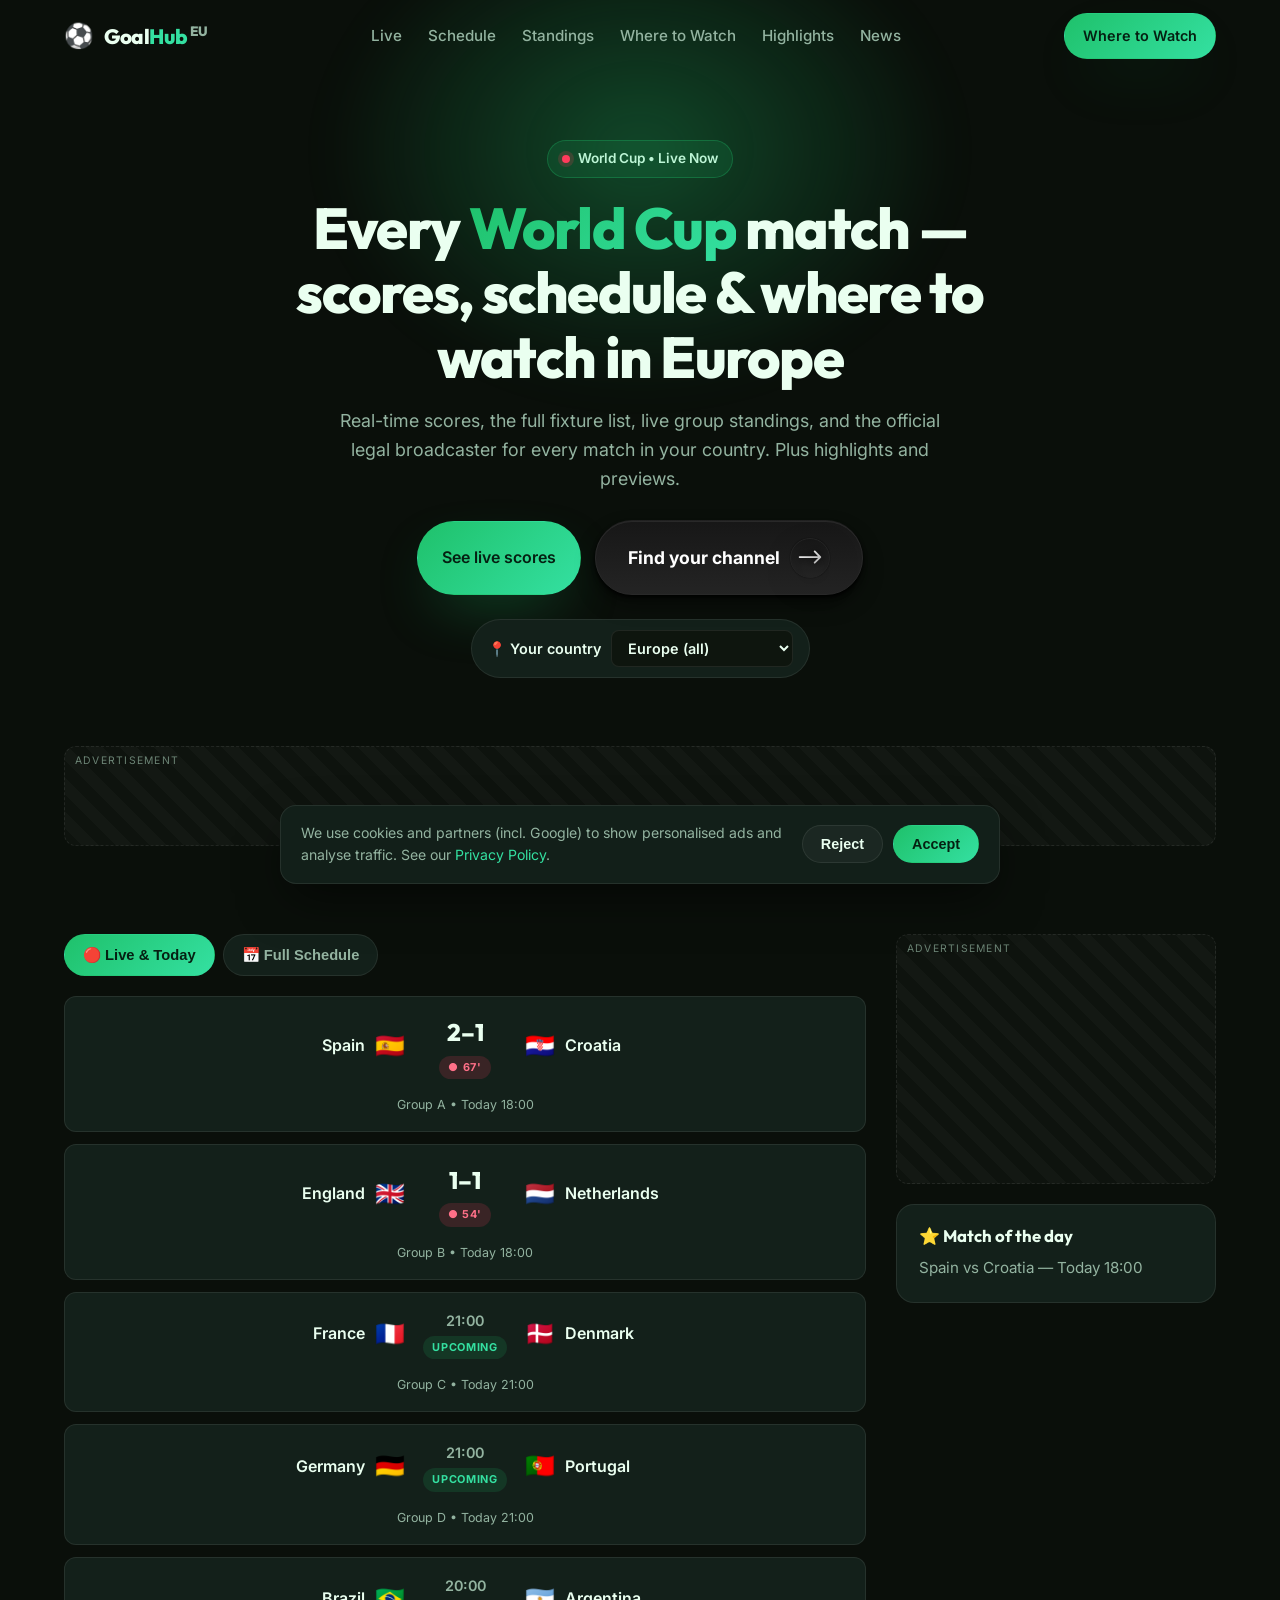
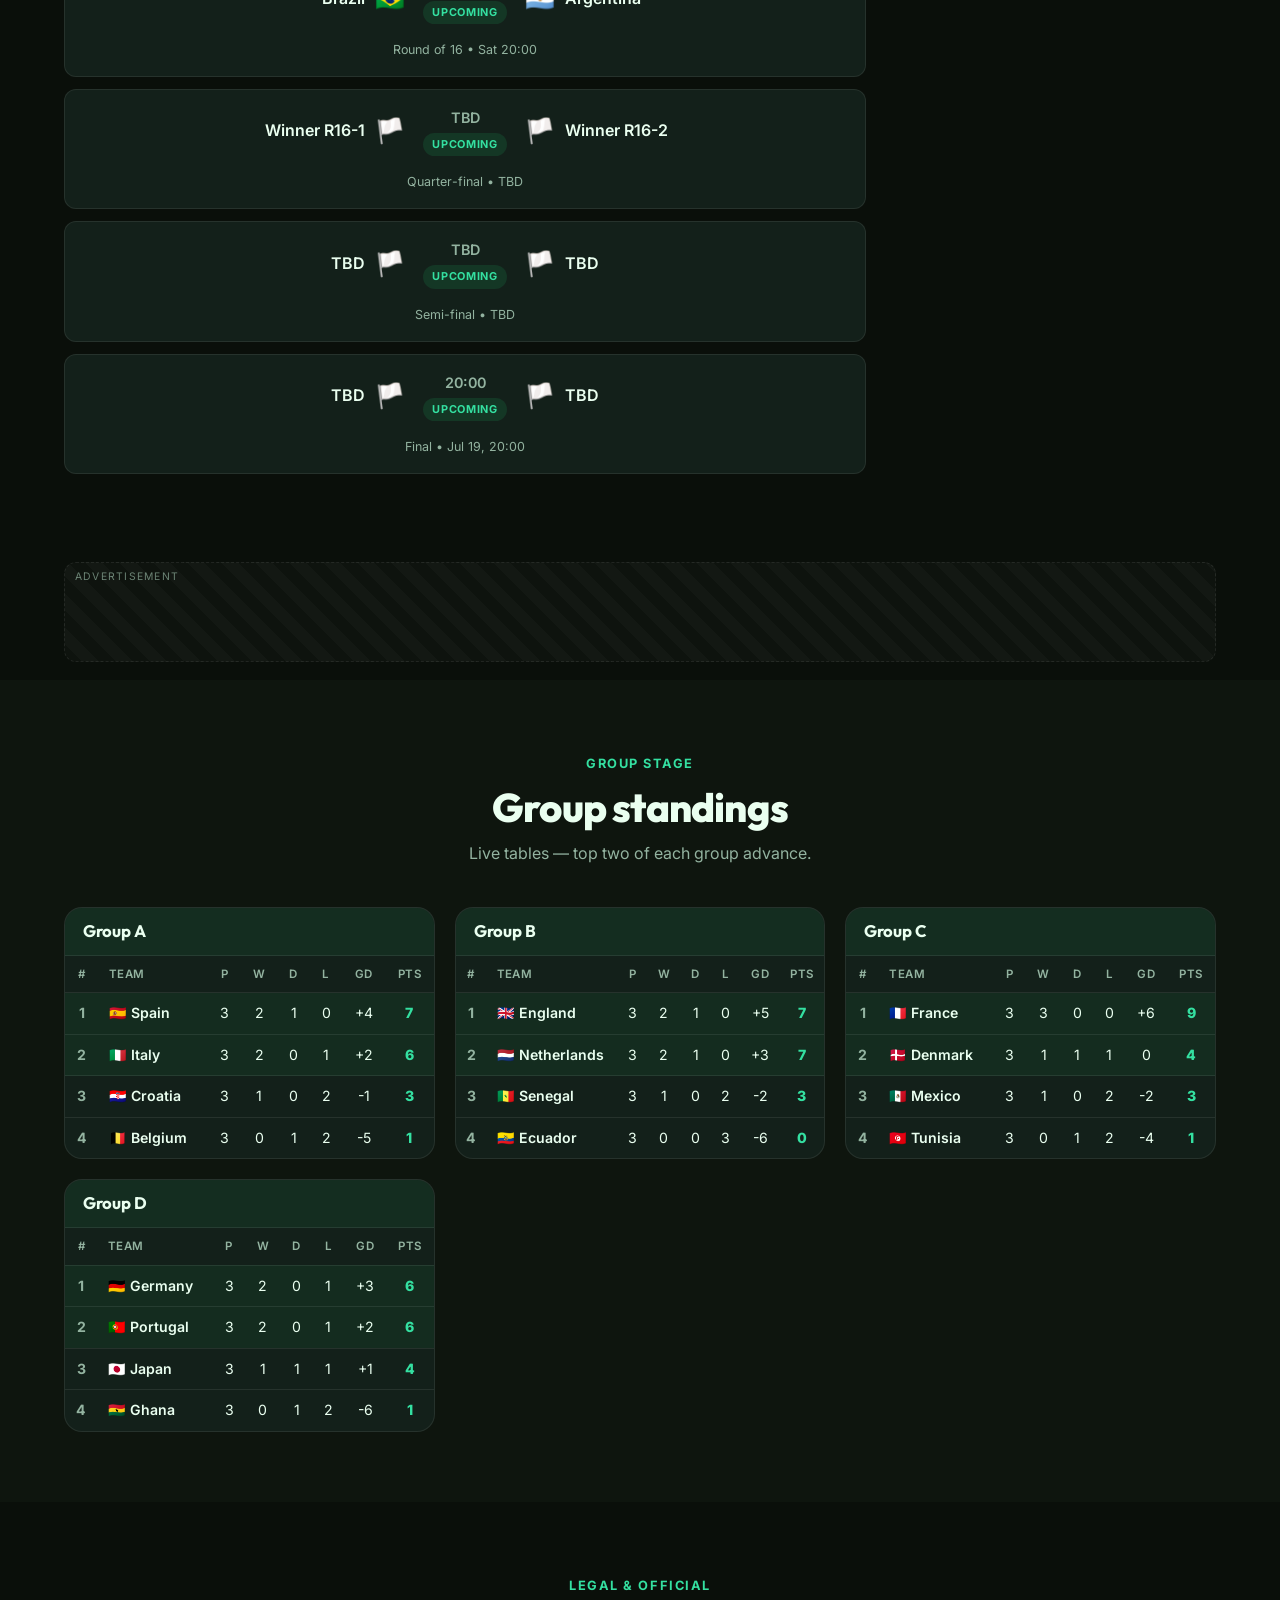
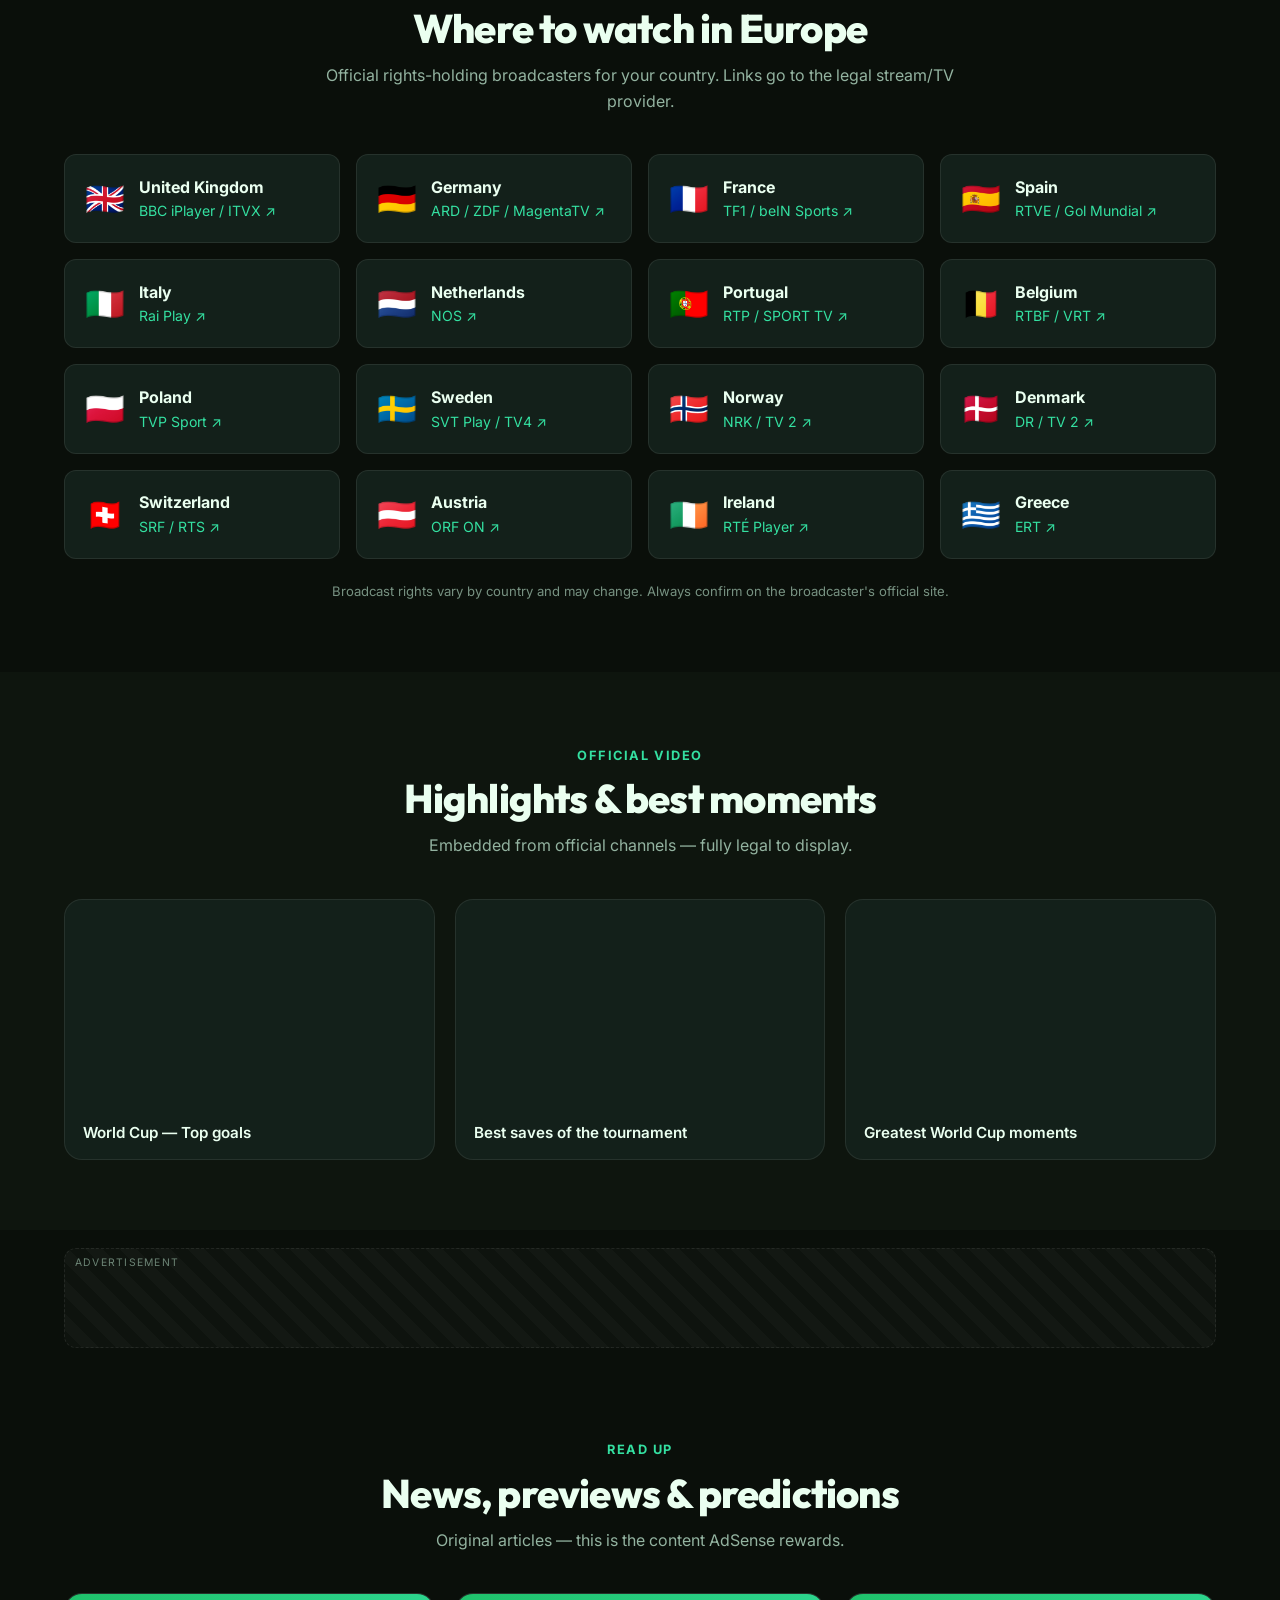
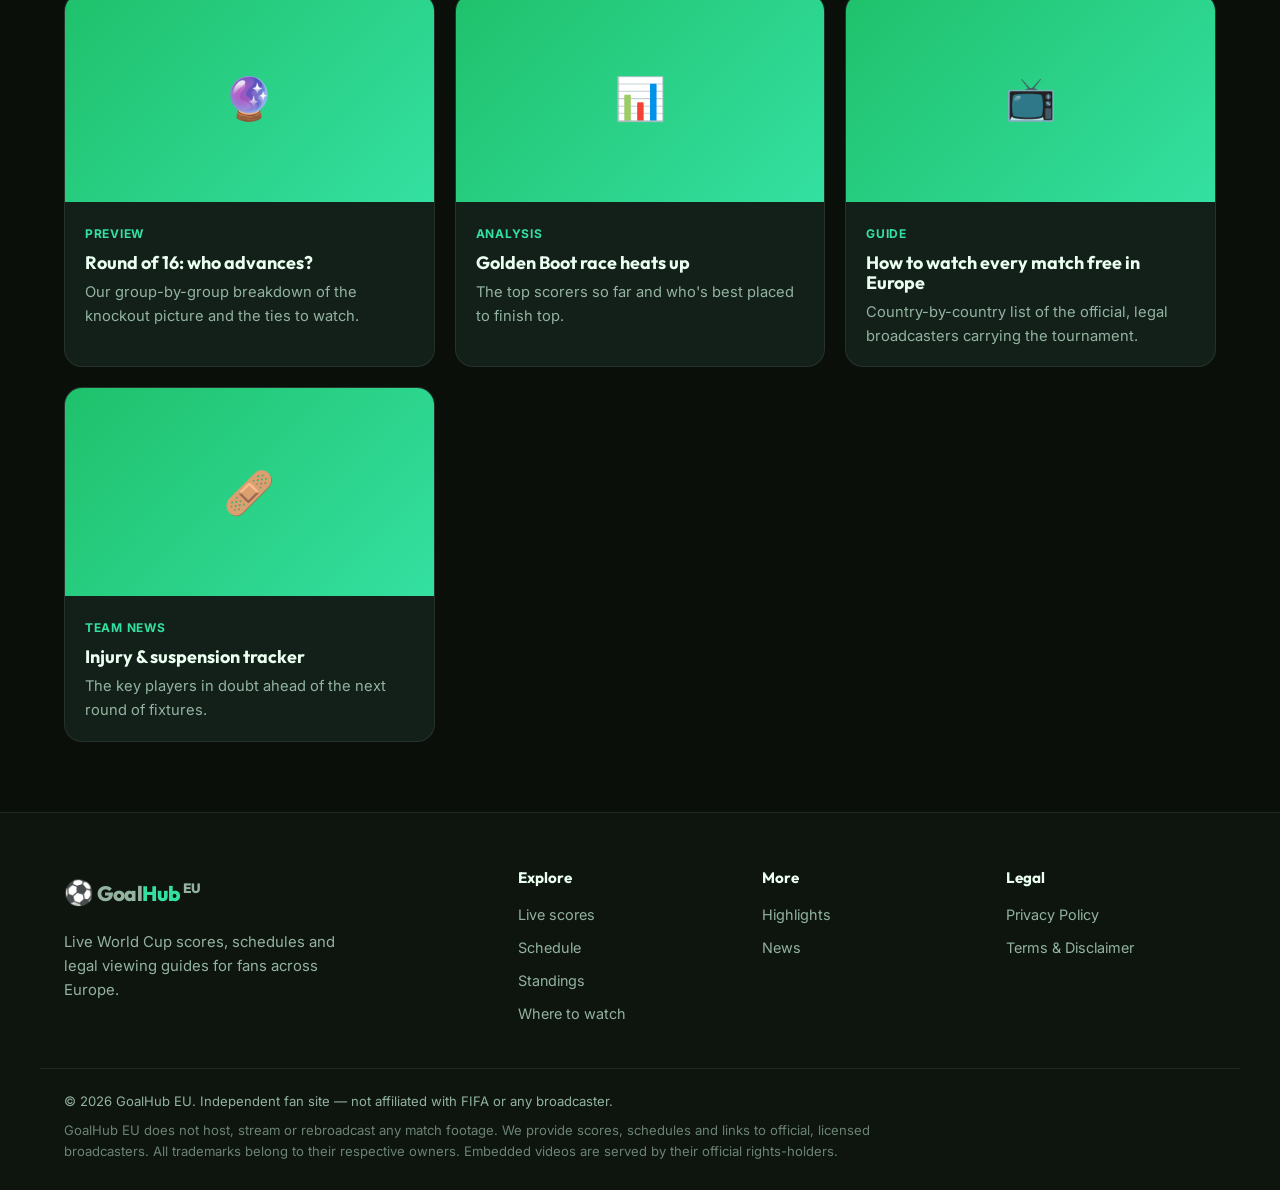
==== index.html @ de70f4d5 "feat: GoalHub EU — World Cup live scores hub Live scores, schedule, group standings, where-to-watch " ====
<!DOCTYPE html>
<html lang="en">
<head>
  <meta charset="UTF-8" />
  <meta name="viewport" content="width=device-width, initial-scale=1.0" />
  <meta name="description" content="GoalHub EU — live World Cup scores, full match schedule, group standings, and where to watch every match legally across Europe. Highlights, news and previews." />
  <title>GoalHub EU — World Cup Live Scores, Schedule & Where to Watch</title>

  <link rel="preconnect" href="https://fonts.googleapis.com" />
  <link rel="preconnect" href="https://fonts.gstatic.com" crossorigin />
  <link href="https://fonts.googleapis.com/css2?family=Outfit:wght@400;500;600;700;800;900&family=Inter:wght@400;500;600;700&display=swap" rel="stylesheet" />
  <link rel="stylesheet" href="styles.css" />
  <link rel="icon" href="data:image/svg+xml,<svg xmlns='http://www.w3.org/2000/svg' viewBox='0 0 100 100'><text y='.9em' font-size='90'>⚽</text></svg>" />

  <!-- ===== Google AdSense ===== -->
  <!-- 1) Get approved at https://adsense.google.com  2) Replace ca-pub-XXXXXXXXXXXXXXXX below and in script.js -->
  <script async src="https://pagead2.googlesyndication.com/pagead/js/adsbygoogle.js?client=ca-pub-XXXXXXXXXXXXXXXX" crossorigin="anonymous"></script>
</head>
<body>

  <!-- ===== Header ===== -->
  <header class="header" id="header">
    <div class="container header__inner">
      <a href="#top" class="brand" aria-label="GoalHub EU home">
        <span class="brand__mark" aria-hidden="true">⚽</span>
        <span class="brand__name">Goal<span>Hub</span><small>EU</small></span>
      </a>

      <nav class="nav" id="nav">
        <a href="#live">Live</a>
        <a href="#schedule">Schedule</a>
        <a href="#standings">Standings</a>
        <a href="#watch">Where to Watch</a>
        <a href="#highlights">Highlights</a>
        <a href="#news">News</a>
      </nav>

      <div class="header__actions">
        <a href="#watch" class="btn btn--primary btn--sm">Where to Watch</a>
        <button class="nav-toggle" id="navToggle" aria-label="Open menu" aria-expanded="false">
          <span></span><span></span><span></span>
        </button>
      </div>
    </div>
  </header>

  <main id="top">

    <!-- ===== Hero ===== -->
    <section class="hero">
      <div class="hero__glow" aria-hidden="true"></div>
      <div class="container hero__inner">
        <span class="pill"><span class="pill__dot"></span> World Cup • Live Now</span>
        <h1>Every <span class="grad">World Cup</span> match — scores, schedule &amp; where to watch in Europe</h1>
        <p class="hero__sub">Real-time scores, the full fixture list, live group standings, and the official legal broadcaster for every match in your country. Plus highlights and previews.</p>
        <div class="hero__cta">
          <a href="#live" class="btn btn--primary">See live scores</a>
          <a href="#watch" class="styled-button">
            Find your channel
            <span class="inner-button">
              <svg id="Arrow" viewBox="0 0 32 32" xmlns="http://www.w3.org/2000/svg" height="30px" width="30px" class="icon" aria-hidden="true">
                <defs>
                  <linearGradient y2="100%" x2="100%" y1="0%" x1="0%" id="iconGradient">
                    <stop style="stop-color:#FFFFFF;stop-opacity:1" offset="0%"></stop>
                    <stop style="stop-color:#AAAAAA;stop-opacity:1" offset="100%"></stop>
                  </linearGradient>
                </defs>
                <path fill="url(#iconGradient)" d="M4 15a1 1 0 0 0 1 1h19.586l-4.292 4.292a1 1 0 0 0 1.414 1.414l6-6a.99.99 0 0 0 .292-.702V15c0-.13-.026-.26-.078-.382a.99.99 0 0 0-.216-.324l-6-6a1 1 0 0 0-1.414 1.414L24.586 14H5a1 1 0 0 0-1 1z"></path>
              </svg>
            </span>
          </a>
        </div>

        <!-- Country selector -->
        <div class="country">
          <label for="countrySelect">📍 Your country</label>
          <select id="countrySelect"></select>
        </div>
      </div>
    </section>

    <!-- ===== AD: top leaderboard ===== -->
    <div class="container ad-wrap">
      <div class="ad-slot" data-ad="leaderboard">
        <span class="ad-slot__label">Advertisement</span>
        <ins class="adsbygoogle" style="display:block" data-ad-client="ca-pub-XXXXXXXXXXXXXXXX" data-ad-slot="1111111111" data-ad-format="auto" data-full-width-responsive="true"></ins>
      </div>
    </div>

    <!-- ===== Live + Schedule ===== -->
    <section class="section" id="live">
      <div class="container layout">
        <div class="layout__main">
          <div class="tabs" role="tablist">
            <button class="tab is-active" data-tab="livePanel" role="tab">🔴 Live &amp; Today</button>
            <button class="tab" data-tab="schedulePanel" role="tab" id="schedule">📅 Full Schedule</button>
          </div>

          <div class="panel is-active" id="livePanel" role="tabpanel">
            <div class="matches" id="liveMatches"><p class="loading">Loading matches…</p></div>
          </div>

          <div class="panel" id="schedulePanel" role="tabpanel">
            <div class="filter-bar">
              <button class="chip is-active" data-stage="all">All</button>
              <button class="chip" data-stage="Group">Group stage</button>
              <button class="chip" data-stage="Round of 16">Round of 16</button>
              <button class="chip" data-stage="Quarter-final">Quarter-finals</button>
              <button class="chip" data-stage="Semi-final">Semi-finals</button>
              <button class="chip" data-stage="Final">Final</button>
            </div>
            <div class="matches" id="scheduleMatches"></div>
          </div>
        </div>

        <!-- Sidebar with sticky ad -->
        <aside class="layout__side">
          <div class="ad-slot ad-slot--rect" data-ad="sidebar">
            <span class="ad-slot__label">Advertisement</span>
            <ins class="adsbygoogle" style="display:block" data-ad-client="ca-pub-XXXXXXXXXXXXXXXX" data-ad-slot="2222222222" data-ad-format="rectangle"></ins>
          </div>
          <div class="side-card">
            <h3>⭐ Match of the day</h3>
            <p id="motd">—</p>
          </div>
        </aside>
      </div>
    </section>

    <!-- ===== AD: in-content ===== -->
    <div class="container ad-wrap">
      <div class="ad-slot" data-ad="incontent">
        <span class="ad-slot__label">Advertisement</span>
        <ins class="adsbygoogle" style="display:block" data-ad-client="ca-pub-XXXXXXXXXXXXXXXX" data-ad-slot="3333333333" data-ad-format="auto" data-full-width-responsive="true"></ins>
      </div>
    </div>

    <!-- ===== Standings ===== -->
    <section class="section section--alt" id="standings">
      <div class="container">
        <div class="section__head">
          <span class="eyebrow">Group stage</span>
          <h2>Group standings</h2>
          <p>Live tables — top two of each group advance.</p>
        </div>
        <div class="groups" id="groups"></div>
      </div>
    </section>

    <!-- ===== Where to watch ===== -->
    <section class="section" id="watch">
      <div class="container">
        <div class="section__head">
          <span class="eyebrow">Legal &amp; official</span>
          <h2>Where to watch in <span id="watchCountry">Europe</span></h2>
          <p>Official rights-holding broadcasters for your country. Links go to the legal stream/TV provider.</p>
        </div>
        <div class="watch-grid" id="watchGrid"></div>
        <p class="fineprint">Broadcast rights vary by country and may change. Always confirm on the broadcaster's official site.</p>
      </div>
    </section>

    <!-- ===== Highlights (official embeds) ===== -->
    <section class="section section--alt" id="highlights">
      <div class="container">
        <div class="section__head">
          <span class="eyebrow">Official video</span>
          <h2>Highlights &amp; best moments</h2>
          <p>Embedded from official channels — fully legal to display.</p>
        </div>
        <div class="video-grid" id="videoGrid"></div>
      </div>
    </section>

    <!-- ===== AD: in-content 2 ===== -->
    <div class="container ad-wrap">
      <div class="ad-slot" data-ad="incontent2">
        <span class="ad-slot__label">Advertisement</span>
        <ins class="adsbygoogle" style="display:block" data-ad-client="ca-pub-XXXXXXXXXXXXXXXX" data-ad-slot="4444444444" data-ad-format="auto" data-full-width-responsive="true"></ins>
      </div>
    </div>

    <!-- ===== News / previews ===== -->
    <section class="section" id="news">
      <div class="container">
        <div class="section__head">
          <span class="eyebrow">Read up</span>
          <h2>News, previews &amp; predictions</h2>
          <p>Original articles — this is the content AdSense rewards.</p>
        </div>
        <div class="news-grid" id="newsGrid"></div>
      </div>
    </section>

  </main>

  <!-- ===== Footer ===== -->
  <footer class="footer">
    <div class="container footer__inner">
      <div class="footer__col footer__brand">
        <a href="#top" class="brand">
          <span class="brand__mark" aria-hidden="true">⚽</span>
          <span class="brand__name">Goal<span>Hub</span><small>EU</small></span>
        </a>
        <p>Live World Cup scores, schedules and legal viewing guides for fans across Europe.</p>
      </div>
      <div class="footer__col">
        <h4>Explore</h4>
        <a href="#live">Live scores</a>
        <a href="#schedule">Schedule</a>
        <a href="#standings">Standings</a>
        <a href="#watch">Where to watch</a>
      </div>
      <div class="footer__col">
        <h4>More</h4>
        <a href="#highlights">Highlights</a>
        <a href="#news">News</a>
      </div>
      <div class="footer__col">
        <h4>Legal</h4>
        <a href="privacy.html">Privacy Policy</a>
        <a href="terms.html">Terms &amp; Disclaimer</a>
      </div>
    </div>
    <div class="container footer__bottom">
      <p>© <span id="year"></span> GoalHub EU. Independent fan site — not affiliated with FIFA or any broadcaster.</p>
      <p class="footer__disclaimer">GoalHub EU does not host, stream or rebroadcast any match footage. We provide scores, schedules and links to official, licensed broadcasters. All trademarks belong to their respective owners. Embedded videos are served by their official rights-holders.</p>
    </div>
  </footer>

  <!-- ===== Cookie consent (required for ads in EU) ===== -->
  <div class="cookie" id="cookie" hidden>
    <p>We use cookies and partners (incl. Google) to show personalised ads and analyse traffic. See our <a href="privacy.html">Privacy Policy</a>.</p>
    <div class="cookie__btns">
      <button class="btn btn--ghost btn--sm" id="cookieReject">Reject</button>
      <button class="btn btn--primary btn--sm" id="cookieAccept">Accept</button>
    </div>
  </div>

  <script src="script.js"></script>
</body>
</html>
---- styles.css ----
/* ===== Design tokens ===== */
:root {
  --bg: #0a0f0a;
  --bg-2: #0e150e;
  --surface: #13201a;
  --surface-2: #1a2c22;
  --border: rgba(255, 255, 255, 0.08);
  --text: #eafff0;
  --muted: #93b3a0;
  --brand: #1fc16b;
  --brand-2: #34e0a1;
  --accent: #ffd23f;
  --live: #ff3b5c;
  --grad: linear-gradient(135deg, #1fc16b 0%, #34e0a1 100%);
  --radius: 18px;
  --radius-sm: 12px;
  --maxw: 1200px;
  --shadow: 0 24px 60px -20px rgba(31, 193, 107, 0.4);
}

* { box-sizing: border-box; margin: 0; padding: 0; }
html { scroll-behavior: smooth; scroll-padding-top: 88px; }
body {
  font-family: "Inter", system-ui, sans-serif;
  background: var(--bg); color: var(--text); line-height: 1.6;
  -webkit-font-smoothing: antialiased; overflow-x: hidden;
}
h1, h2, h3, h4, .brand__name { font-family: "Outfit", sans-serif; line-height: 1.12; }
a { color: inherit; text-decoration: none; }
img { max-width: 100%; display: block; }

.container { width: 100%; max-width: var(--maxw); margin: 0 auto; padding: 0 24px; }
.grad { background: var(--grad); -webkit-background-clip: text; background-clip: text; -webkit-text-fill-color: transparent; }

/* ===== Buttons ===== */
.btn {
  display: inline-flex; align-items: center; justify-content: center; gap: 8px;
  font-weight: 600; font-size: 1rem; padding: 13px 24px; border-radius: 999px;
  border: 1px solid transparent; cursor: pointer;
  transition: transform .2s, box-shadow .2s, background .2s, border-color .2s; white-space: nowrap;
}
.btn--primary { background: var(--grad); color: #052012; box-shadow: var(--shadow); }
.btn--primary:hover { transform: translateY(-2px); }
.btn--ghost { background: rgba(255,255,255,.04); color: var(--text); border-color: var(--border); }
.btn--ghost:hover { background: rgba(255,255,255,.09); }
.btn--sm { padding: 10px 18px; font-size: .9rem; }

/* ===== Styled "Find your channel" button (Uiverse by elijahgummer) ===== */
.styled-button {
  position: relative;
  padding: 1rem 2rem;
  font-size: 1.1rem;
  font-weight: bold;
  color: #ffffff;
  background: linear-gradient(to bottom, #171717, #242424);
  border-radius: 9999px;
  cursor: pointer;
  box-shadow: 0 2px 4px rgba(0, 0, 0, 1), 0 10px 20px rgba(0, 0, 0, 0.4);
  transition: all 0.2s ease;
  display: inline-flex;
  align-items: center;
  justify-content: center;
  border: 1px solid #292929;
  text-decoration: none;
}
.styled-button::before {
  content: "";
  position: absolute;
  top: -2px; right: -1px; bottom: -1px; left: -1px;
  background: linear-gradient(to bottom, #292929, #000000);
  z-index: -1;
  border-radius: 9999px;
  transition: all 0.2s ease;
  opacity: 1;
}
.styled-button:active { transform: translateY(2px); box-shadow: 0 1px 2px rgba(0, 0, 0, 1), 0 5px 10px rgba(0, 0, 0, 0.4); }
.styled-button .inner-button {
  position: relative;
  display: flex;
  align-items: center;
  justify-content: center;
  background: linear-gradient(to bottom, #171717, #242424);
  width: 40px; height: 40px;
  margin-left: 10px;
  border-radius: 50%;
  box-shadow: 0 0 1px rgba(0, 0, 0, 1);
  border: 1px solid #252525;
  transition: all 0.2s ease;
}
.styled-button .inner-button::before {
  content: "";
  position: absolute;
  top: -2px; right: -1px; bottom: -1px; left: -1px;
  background: linear-gradient(to bottom, #292929, #000000);
  z-index: -1;
  border-radius: 9999px;
  transition: all 0.2s ease;
  opacity: 1;
}
.styled-button .inner-button .icon {
  filter: drop-shadow(0 10px 20px rgba(26, 25, 25, 0.9)) drop-shadow(0 0 4px rgba(0, 0, 0, 1));
  transition: all 0.4s ease-in-out;
}
.styled-button .inner-button .icon:hover {
  filter: drop-shadow(0 10px 20px rgba(50, 50, 50, 1)) drop-shadow(0 0 20px rgba(2, 2, 2, 1));
  transform: rotate(-35deg);
}

/* ===== Header ===== */
.header { position: fixed; inset: 0 0 auto 0; z-index: 100; transition: background .3s, border-color .3s; border-bottom: 1px solid transparent; }
.header.is-scrolled { background: rgba(10,15,10,.85); backdrop-filter: blur(14px); border-bottom-color: var(--border); }
.header__inner { display: flex; align-items: center; justify-content: space-between; height: 72px; }
.brand { display: inline-flex; align-items: center; gap: 10px; font-weight: 800; }
.brand__mark { font-size: 1.5rem; }
.brand__name { font-size: 1.3rem; letter-spacing: -.02em; }
.brand__name span { color: var(--brand-2); }
.brand__name small { font-size: .65em; color: var(--muted); margin-left: 3px; vertical-align: super; }
.nav { display: flex; gap: 26px; }
.nav a { color: var(--muted); font-weight: 500; font-size: .95rem; transition: color .2s; }
.nav a:hover { color: var(--text); }
.header__actions { display: flex; align-items: center; gap: 14px; }
.nav-toggle { display: none; flex-direction: column; gap: 5px; background: none; border: 0; cursor: pointer; padding: 6px; }
.nav-toggle span { width: 24px; height: 2px; background: var(--text); border-radius: 2px; transition: .3s; }
.nav-toggle[aria-expanded="true"] span:nth-child(1) { transform: translateY(7px) rotate(45deg); }
.nav-toggle[aria-expanded="true"] span:nth-child(2) { opacity: 0; }
.nav-toggle[aria-expanded="true"] span:nth-child(3) { transform: translateY(-7px) rotate(-45deg); }

/* ===== Hero ===== */
.hero { position: relative; padding: 140px 0 50px; overflow: hidden; text-align: center; }
.hero__glow { position: absolute; top: -200px; left: 50%; transform: translateX(-50%); width: 900px; height: 700px; pointer-events: none; background: radial-gradient(closest-side, rgba(31,193,107,.32), transparent 70%); filter: blur(20px); }
.hero__inner { position: relative; max-width: 820px; margin: 0 auto; display: grid; justify-items: center; }
.hero h1 { font-size: clamp(2.2rem, 5vw, 3.6rem); font-weight: 800; letter-spacing: -.03em; margin: 18px 0; }
.hero__sub { color: var(--muted); font-size: 1.12rem; max-width: 620px; }
.hero__cta { display: flex; flex-wrap: wrap; gap: 14px; margin: 28px 0 24px; justify-content: center; }
.pill { display: inline-flex; align-items: center; gap: 8px; font-size: .85rem; font-weight: 600; padding: 7px 14px; border-radius: 999px; background: rgba(31,193,107,.12); border: 1px solid rgba(31,193,107,.3); color: #bdf5d6; }
.pill__dot { width: 8px; height: 8px; border-radius: 50%; background: var(--live); box-shadow: 0 0 0 4px rgba(255,59,92,.18); animation: pulse 1.6s infinite; }
@keyframes pulse { 0%,100% { opacity: 1; } 50% { opacity: .4; } }

.country { display: flex; align-items: center; gap: 10px; background: var(--surface); border: 1px solid var(--border); padding: 10px 16px; border-radius: 999px; font-weight: 600; font-size: .9rem; }
.country select { background: var(--bg-2); color: var(--text); border: 1px solid var(--border); border-radius: 8px; padding: 8px 12px; font: inherit; font-weight: 600; cursor: pointer; }

/* ===== Ad slots ===== */
.ad-wrap { padding: 18px 24px; }
.ad-slot { position: relative; min-height: 100px; display: grid; place-items: center; background: repeating-linear-gradient(45deg, rgba(255,255,255,.02), rgba(255,255,255,.02) 12px, rgba(255,255,255,.04) 12px, rgba(255,255,255,.04) 24px); border: 1px dashed var(--border); border-radius: var(--radius-sm); overflow: hidden; }
.ad-slot--rect { min-height: 250px; }
.ad-slot__label { position: absolute; top: 6px; left: 10px; font-size: .65rem; letter-spacing: .12em; text-transform: uppercase; color: var(--muted); opacity: .7; }
.ad-slot .adsbygoogle { width: 100%; }

/* ===== Sections ===== */
.section { padding: 70px 0; }
.section--alt { background: var(--bg-2); }
.section__head { text-align: center; max-width: 640px; margin: 0 auto 40px; }
.section__head h2 { font-size: clamp(1.7rem, 3.5vw, 2.5rem); font-weight: 800; letter-spacing: -.02em; margin-bottom: 12px; }
.section__head p { color: var(--muted); }
.eyebrow { display: inline-block; color: var(--brand-2); font-weight: 700; font-size: .8rem; letter-spacing: .12em; text-transform: uppercase; margin-bottom: 10px; }

/* ===== Layout (main + sidebar) ===== */
.layout { display: grid; grid-template-columns: 1fr 320px; gap: 30px; align-items: start; }
.layout__side { display: grid; gap: 20px; position: sticky; top: 90px; }

/* Tabs */
.tabs { display: flex; gap: 8px; margin-bottom: 20px; }
.tab { border: 1px solid var(--border); background: var(--surface); color: var(--muted); font-weight: 600; padding: 11px 18px; border-radius: 999px; cursor: pointer; transition: .2s; font-size: .92rem; }
.tab.is-active { background: var(--grad); color: #052012; border-color: transparent; }
.panel { display: none; }
.panel.is-active { display: block; }

/* Filter chips */
.filter-bar { display: flex; flex-wrap: wrap; gap: 8px; margin-bottom: 18px; }
.chip { border: 1px solid var(--border); background: transparent; color: var(--muted); padding: 7px 14px; border-radius: 999px; cursor: pointer; font-size: .85rem; font-weight: 600; transition: .2s; }
.chip.is-active, .chip:hover { background: var(--surface-2); color: var(--text); border-color: rgba(31,193,107,.4); }

/* Matches */
.matches { display: grid; gap: 12px; }
.match { display: grid; grid-template-columns: 1fr auto 1fr; align-items: center; gap: 14px; background: var(--surface); border: 1px solid var(--border); border-radius: var(--radius-sm); padding: 16px 20px; transition: border-color .2s, transform .2s; }
.match:hover { border-color: rgba(31,193,107,.4); transform: translateY(-2px); }
.match__team { display: flex; align-items: center; gap: 10px; font-weight: 600; }
.match__team--home { justify-content: flex-end; text-align: right; }
.match__flag { font-size: 1.5rem; line-height: 1; }
.match__center { text-align: center; min-width: 92px; }
.match__score { font-family: "Outfit", sans-serif; font-weight: 800; font-size: 1.5rem; }
.match__time { color: var(--muted); font-size: .9rem; font-weight: 600; }
.match__status { display: inline-block; font-size: .68rem; font-weight: 700; letter-spacing: .06em; text-transform: uppercase; padding: 3px 9px; border-radius: 999px; margin-top: 4px; }
.match__status--live { background: rgba(255,59,92,.16); color: #ff7088; }
.match__status--ft { background: rgba(255,255,255,.08); color: var(--muted); }
.match__status--up { background: rgba(31,193,107,.14); color: var(--brand-2); }
.match__meta { grid-column: 1 / -1; text-align: center; color: var(--muted); font-size: .78rem; margin-top: 2px; }
.loading { color: var(--muted); text-align: center; padding: 30px; }

.side-card { background: var(--surface); border: 1px solid var(--border); border-radius: var(--radius); padding: 22px; }
.side-card h3 { margin-bottom: 10px; font-size: 1.05rem; }
.side-card p { color: var(--muted); font-size: .95rem; }

/* Standings */
.groups { display: grid; grid-template-columns: repeat(auto-fill, minmax(330px, 1fr)); gap: 20px; }
.group { background: var(--surface); border: 1px solid var(--border); border-radius: var(--radius); overflow: hidden; }
.group h3 { padding: 14px 18px; font-size: 1.05rem; background: rgba(31,193,107,.08); border-bottom: 1px solid var(--border); }
.table { width: 100%; border-collapse: collapse; font-size: .88rem; }
.table th, .table td { padding: 9px 10px; text-align: center; }
.table th { color: var(--muted); font-weight: 600; font-size: .72rem; text-transform: uppercase; letter-spacing: .04em; }
.table td:nth-child(2), .table th:nth-child(2) { text-align: left; }
.table tbody tr { border-top: 1px solid var(--border); }
.table tbody tr.qualify { background: rgba(31,193,107,.07); }
.table .pos { color: var(--muted); font-weight: 700; }
.table .team { font-weight: 600; }
.table .pts { font-weight: 800; color: var(--brand-2); }

/* Where to watch */
.watch-grid { display: grid; grid-template-columns: repeat(auto-fill, minmax(260px, 1fr)); gap: 16px; }
.watch { display: flex; align-items: center; gap: 14px; background: var(--surface); border: 1px solid var(--border); border-radius: var(--radius-sm); padding: 18px 20px; transition: border-color .2s, transform .2s; }
.watch:hover { border-color: rgba(31,193,107,.45); transform: translateY(-3px); }
.watch__flag { font-size: 2rem; }
.watch__name { font-weight: 700; }
.watch__broadcaster { color: var(--muted); font-size: .88rem; }
.watch__broadcaster a { color: var(--brand-2); }
.fineprint { text-align: center; color: var(--muted); font-size: .82rem; margin-top: 22px; opacity: .8; }

/* Videos */
.video-grid { display: grid; grid-template-columns: repeat(auto-fill, minmax(320px, 1fr)); gap: 20px; }
.video { background: var(--surface); border: 1px solid var(--border); border-radius: var(--radius); overflow: hidden; }
.video__frame { aspect-ratio: 16/9; width: 100%; border: 0; display: block; }
.video__cap { padding: 14px 18px; font-weight: 600; font-size: .95rem; }

/* News */
.news-grid { display: grid; grid-template-columns: repeat(auto-fill, minmax(300px, 1fr)); gap: 20px; }
.article { background: var(--surface); border: 1px solid var(--border); border-radius: var(--radius); overflow: hidden; transition: transform .2s, border-color .2s; }
.article:hover { transform: translateY(-4px); border-color: rgba(31,193,107,.4); }
.article__img { aspect-ratio: 16/9; background: var(--grad); display: grid; place-items: center; font-size: 2.6rem; }
.article__body { padding: 18px 20px; }
.article__tag { color: var(--brand-2); font-size: .75rem; font-weight: 700; letter-spacing: .06em; text-transform: uppercase; }
.article__body h3 { font-size: 1.12rem; margin: 8px 0; }
.article__body p { color: var(--muted); font-size: .92rem; }

/* Footer */
.footer { border-top: 1px solid var(--border); background: var(--bg-2); padding: 56px 0 28px; }
.footer__inner { display: grid; grid-template-columns: 2fr 1fr 1fr 1fr; gap: 34px; }
.footer__brand p { color: var(--muted); margin-top: 14px; max-width: 280px; font-size: .93rem; }
.footer__col h4 { font-size: .95rem; margin-bottom: 12px; }
.footer__col a { display: block; color: var(--muted); font-size: .9rem; padding: 5px 0; transition: color .2s; }
.footer__col a:hover { color: var(--text); }
.footer__bottom { margin-top: 38px; padding-top: 22px; border-top: 1px solid var(--border); display: grid; gap: 8px; }
.footer__bottom p { color: var(--muted); font-size: .82rem; }
.footer__disclaimer { opacity: .7; max-width: 820px; }

/* Cookie consent */
.cookie { position: fixed; left: 16px; right: 16px; bottom: 16px; z-index: 200; max-width: 720px; margin: 0 auto; display: flex; flex-wrap: wrap; align-items: center; gap: 14px; justify-content: space-between; background: rgba(19,32,26,.97); backdrop-filter: blur(12px); border: 1px solid var(--border); border-radius: 16px; padding: 16px 20px; box-shadow: 0 20px 50px -10px rgba(0,0,0,.6); }
.cookie p { font-size: .88rem; color: var(--muted); flex: 1 1 300px; }
.cookie a { color: var(--brand-2); }
.cookie__btns { display: flex; gap: 10px; }

/* Legal pages */
.legal { max-width: 820px; margin: 0 auto; padding: 120px 24px 80px; }
.legal h1 { font-size: 2.2rem; margin-bottom: 8px; }
.legal .updated { color: var(--muted); margin-bottom: 30px; }
.legal h2 { font-size: 1.3rem; margin: 28px 0 10px; }
.legal p, .legal li { color: var(--muted); margin-bottom: 10px; }
.legal ul { padding-left: 22px; }
.legal a { color: var(--brand-2); }
.back-link { display: inline-block; margin-bottom: 20px; color: var(--brand-2); font-weight: 600; }

/* Responsive */
@media (max-width: 980px) {
  .layout { grid-template-columns: 1fr; }
  .layout__side { position: static; grid-template-columns: 1fr 1fr; }
}
@media (max-width: 760px) {
  .nav { position: fixed; inset: 72px 0 auto 0; flex-direction: column; gap: 0; background: rgba(12,18,12,.98); backdrop-filter: blur(12px); border-bottom: 1px solid var(--border); padding: 10px 24px 20px; transform: translateY(-130%); transition: transform .3s; pointer-events: none; }
  .nav.is-open { transform: none; pointer-events: auto; }
  .nav a { padding: 14px 0; border-bottom: 1px solid var(--border); }
  .nav-toggle { display: flex; }
  .footer__inner { grid-template-columns: 1fr 1fr; }
  .layout__side { grid-template-columns: 1fr; }
  .section { padding: 50px 0; }
}
@media (max-width: 460px) {
  .footer__inner { grid-template-columns: 1fr; }
  .match { padding: 14px; gap: 8px; }
  .match__team { font-size: .9rem; }
}
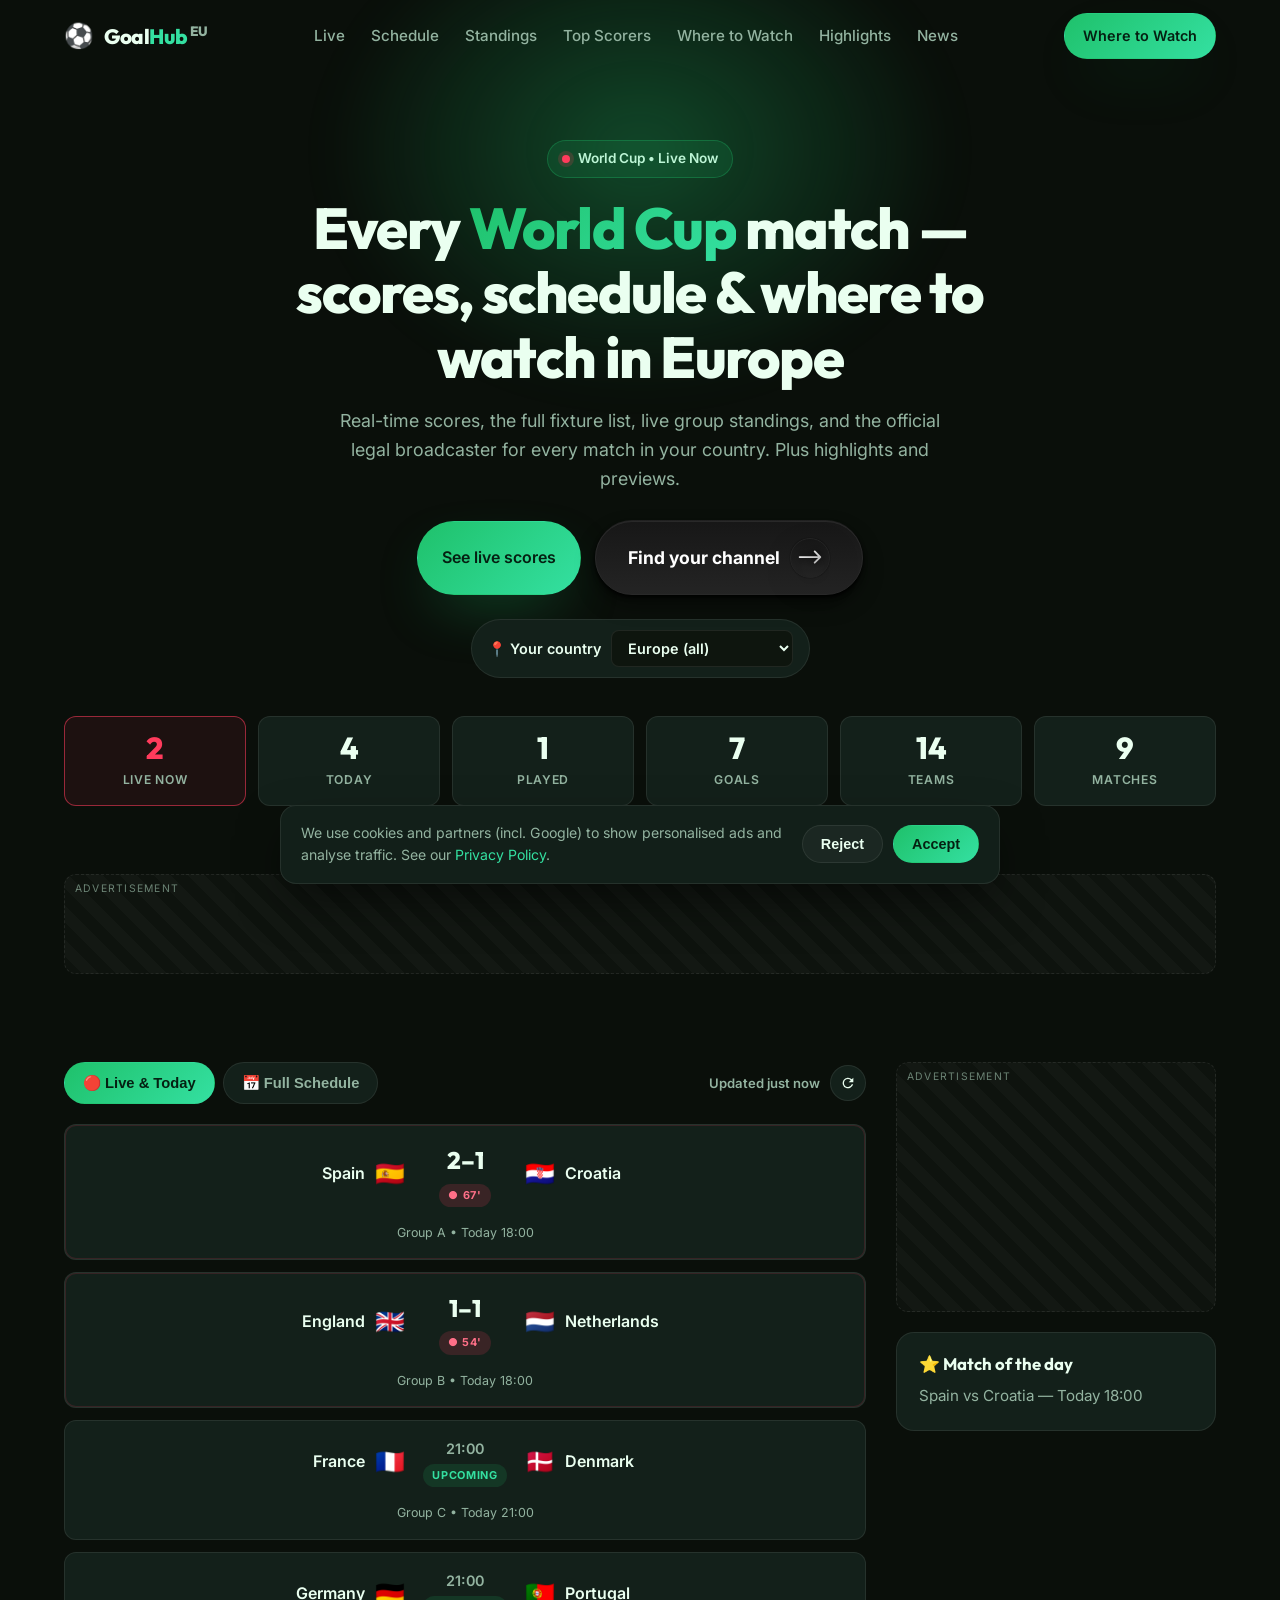
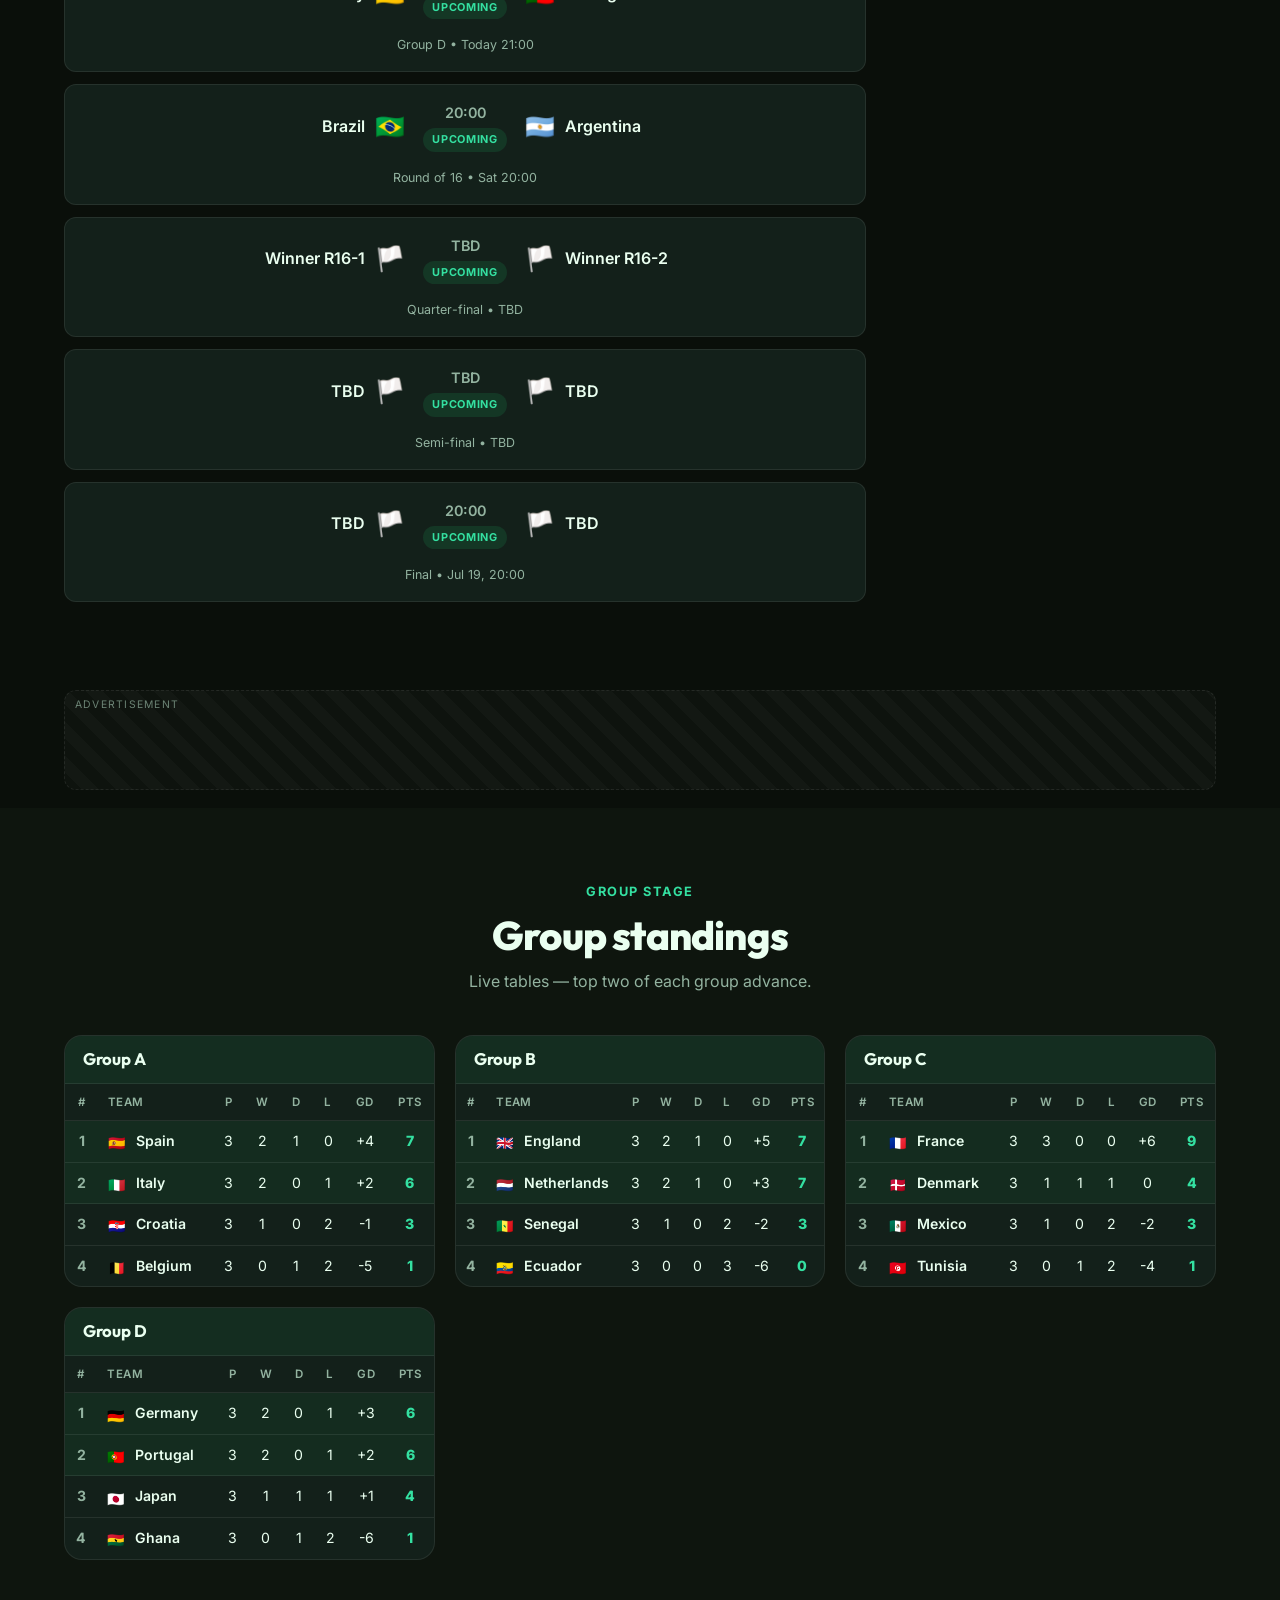
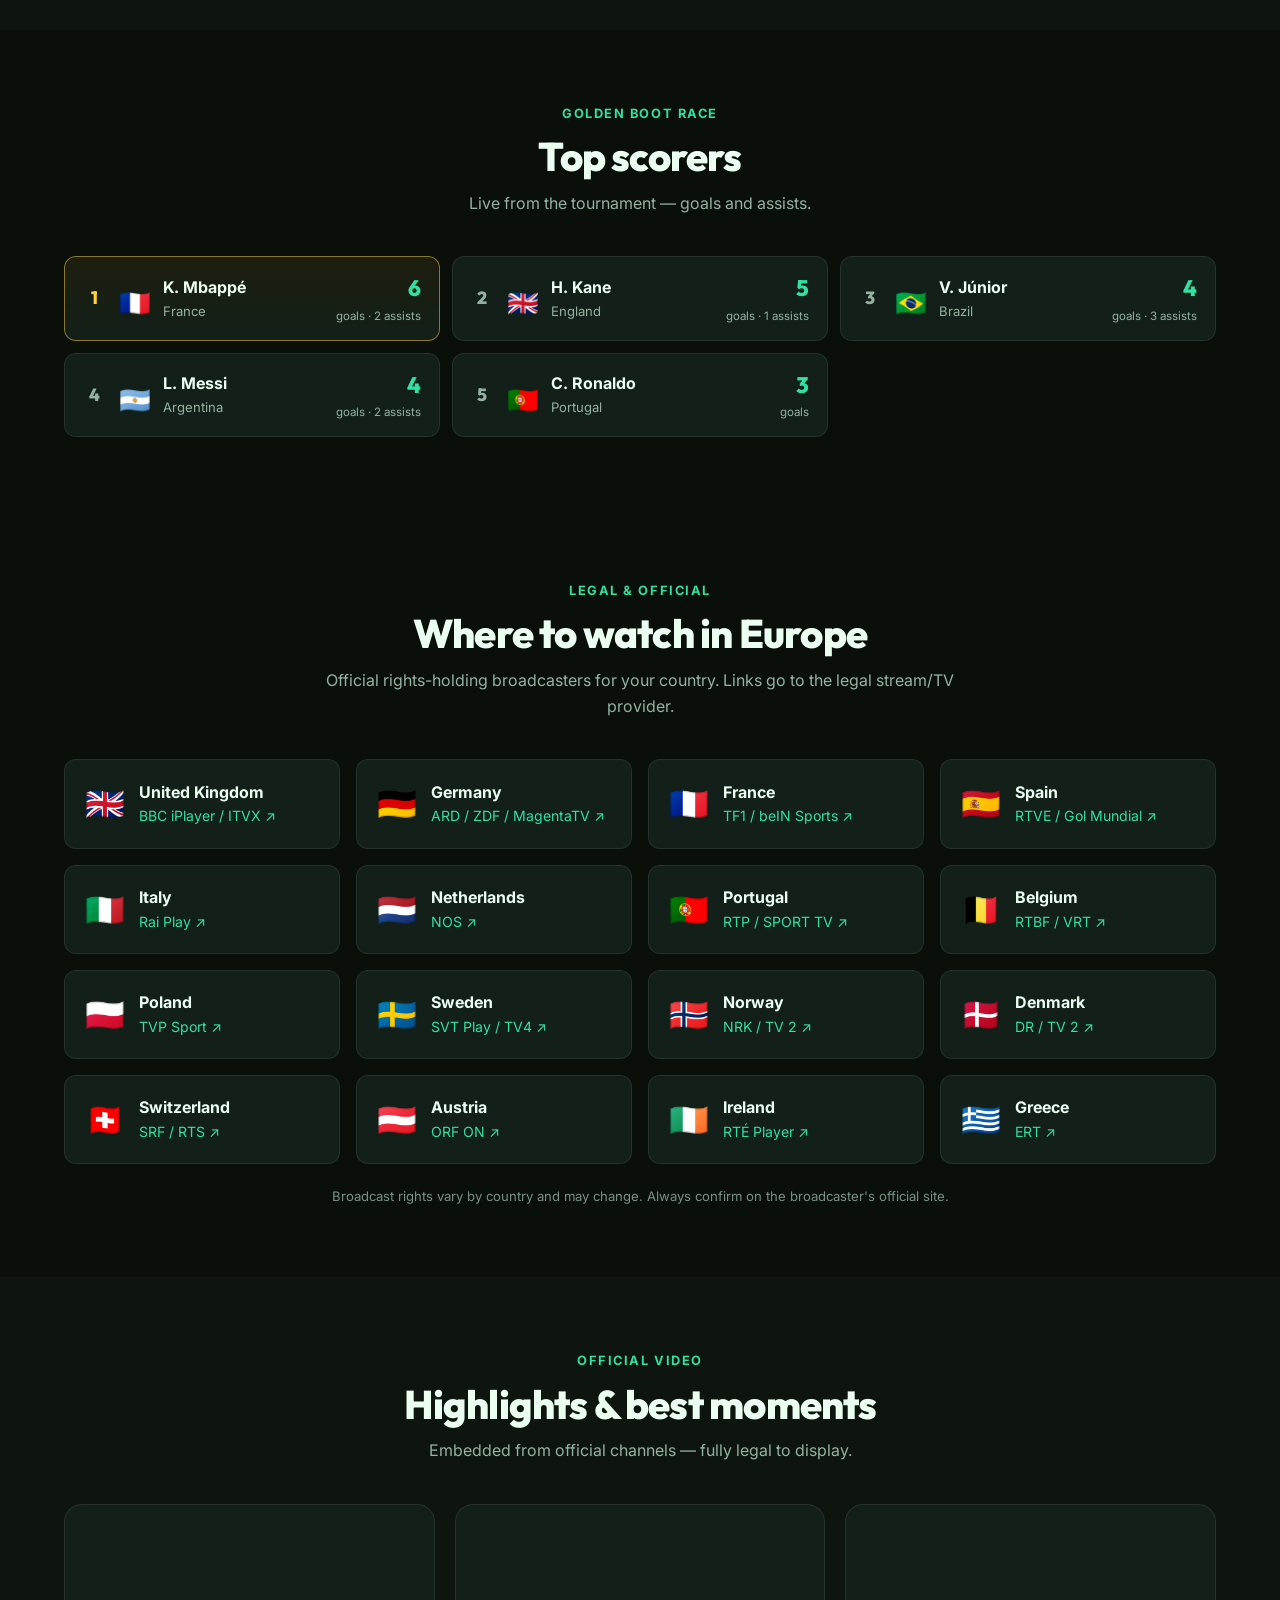
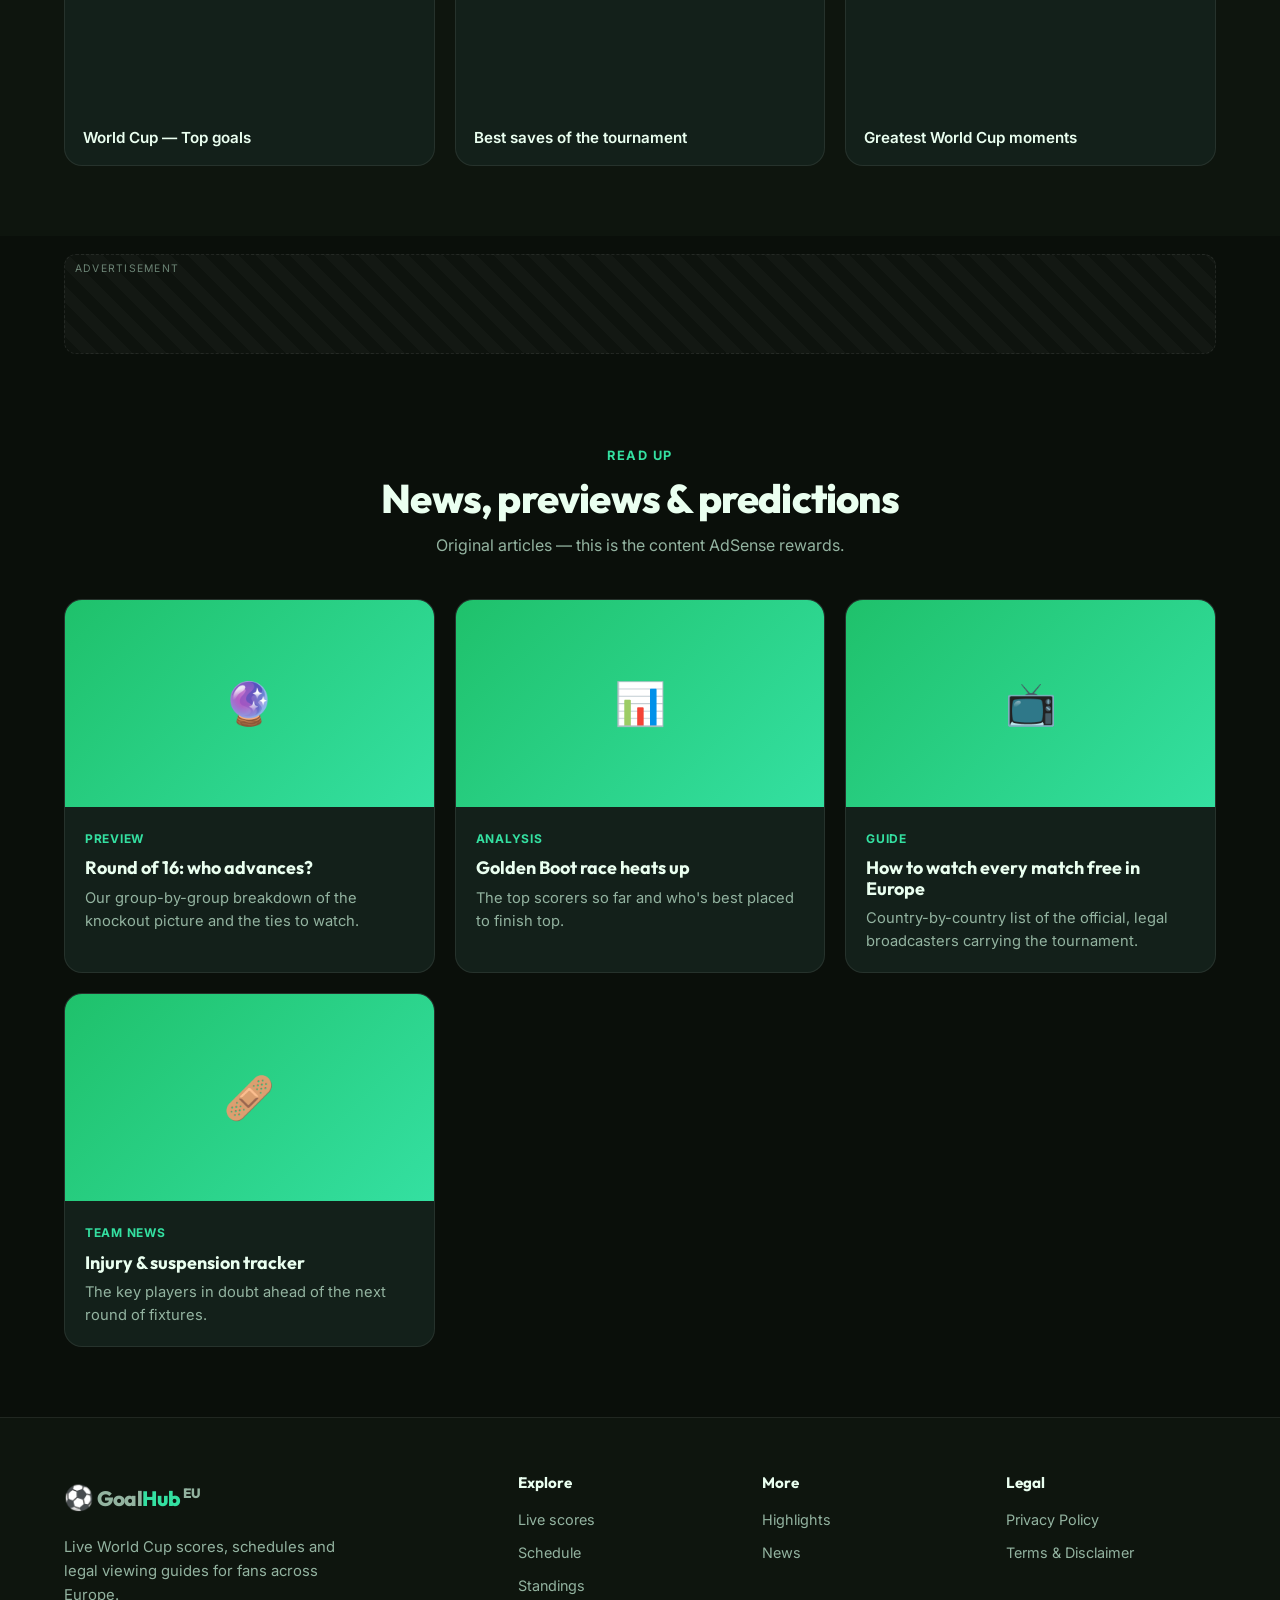
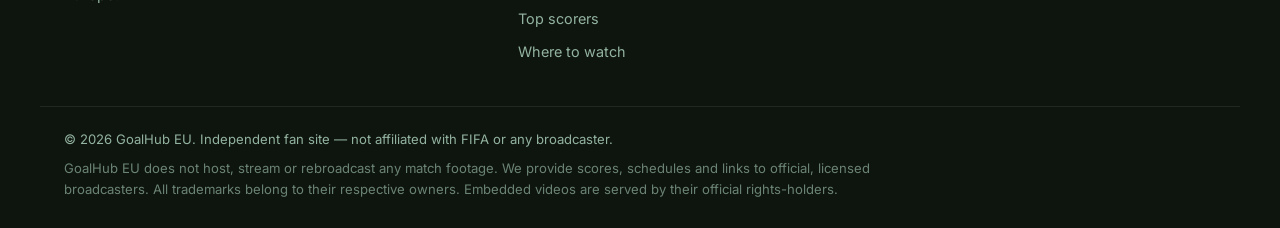
==== commit 6b9fdd61: "feat: enrich template + deeper API sync - Live stats bar (live/today/played/goals/teams/total) from " ====
--- a/index.html
+++ b/index.html
@@ -30,6 +30,7 @@
         <a href="#live">Live</a>
         <a href="#schedule">Schedule</a>
         <a href="#standings">Standings</a>
+        <a href="#scorers">Top Scorers</a>
         <a href="#watch">Where to Watch</a>
         <a href="#highlights">Highlights</a>
         <a href="#news">News</a>
@@ -77,6 +78,18 @@
           <select id="countrySelect"></select>
         </div>
       </div>
+
+      <!-- Live stats bar (synced from API) -->
+      <div class="container">
+        <div class="statbar" id="statbar">
+          <div class="stat"><span class="stat__num" data-stat="live">–</span><span class="stat__label">Live now</span></div>
+          <div class="stat"><span class="stat__num" data-stat="today">–</span><span class="stat__label">Today</span></div>
+          <div class="stat"><span class="stat__num" data-stat="finished">–</span><span class="stat__label">Played</span></div>
+          <div class="stat"><span class="stat__num" data-stat="goals">–</span><span class="stat__label">Goals</span></div>
+          <div class="stat"><span class="stat__num" data-stat="teams">–</span><span class="stat__label">Teams</span></div>
+          <div class="stat"><span class="stat__num" data-stat="total">–</span><span class="stat__label">Matches</span></div>
+        </div>
+      </div>
     </section>
 
     <!-- ===== AD: top leaderboard ===== -->
@@ -91,9 +104,17 @@
     <section class="section" id="live">
       <div class="container layout">
         <div class="layout__main">
-          <div class="tabs" role="tablist">
-            <button class="tab is-active" data-tab="livePanel" role="tab">🔴 Live &amp; Today</button>
-            <button class="tab" data-tab="schedulePanel" role="tab" id="schedule">📅 Full Schedule</button>
+          <div class="live-toolbar">
+            <div class="tabs" role="tablist">
+              <button class="tab is-active" data-tab="livePanel" role="tab">🔴 Live &amp; Today</button>
+              <button class="tab" data-tab="schedulePanel" role="tab" id="schedule">📅 Full Schedule</button>
+            </div>
+            <div class="updated">
+              <span class="updated__text" id="updatedText">Syncing…</span>
+              <button class="refresh" id="refreshBtn" aria-label="Refresh scores" title="Refresh now">
+                <svg viewBox="0 0 24 24" width="16" height="16" aria-hidden="true"><path fill="currentColor" d="M17.65 6.35A8 8 0 1 0 19.73 14h-2.08A6 6 0 1 1 12 6a5.9 5.9 0 0 1 4.2 1.8L13 11h7V4z"/></svg>
+              </button>
+            </div>
           </div>
 
           <div class="panel is-active" id="livePanel" role="tabpanel">
@@ -147,6 +168,18 @@
       </div>
     </section>
 
+    <!-- ===== Top scorers ===== -->
+    <section class="section" id="scorers">
+      <div class="container">
+        <div class="section__head">
+          <span class="eyebrow">Golden Boot race</span>
+          <h2>Top scorers</h2>
+          <p>Live from the tournament — goals and assists.</p>
+        </div>
+        <div class="scorers" id="scorersList"></div>
+      </div>
+    </section>
+
     <!-- ===== Where to watch ===== -->
     <section class="section" id="watch">
       <div class="container">
@@ -209,6 +242,7 @@
         <a href="#live">Live scores</a>
         <a href="#schedule">Schedule</a>
         <a href="#standings">Standings</a>
+        <a href="#scorers">Top scorers</a>
         <a href="#watch">Where to watch</a>
       </div>
       <div class="footer__col">
--- a/styles.css
+++ b/styles.css
@@ -139,6 +139,52 @@
 .country { display: flex; align-items: center; gap: 10px; background: var(--surface); border: 1px solid var(--border); padding: 10px 16px; border-radius: 999px; font-weight: 600; font-size: .9rem; }
 .country select { background: var(--bg-2); color: var(--text); border: 1px solid var(--border); border-radius: 8px; padding: 8px 12px; font: inherit; font-weight: 600; cursor: pointer; }
 
+/* ===== Stats bar (synced) ===== */
+.statbar { display: grid; grid-template-columns: repeat(6, 1fr); gap: 12px; margin-top: 38px; }
+.stat { background: var(--surface); border: 1px solid var(--border); border-radius: var(--radius-sm); padding: 16px 12px; text-align: center; transition: border-color .3s; }
+.stat__num { display: block; font-family: "Outfit", sans-serif; font-weight: 800; font-size: 1.9rem; line-height: 1; }
+.stat__label { display: block; margin-top: 6px; font-size: .76rem; color: var(--muted); text-transform: uppercase; letter-spacing: .06em; font-weight: 600; }
+.stat--live { border-color: rgba(255,59,92,.55); background: rgba(255,59,92,.08); }
+.stat--live .stat__num { color: var(--live); }
+
+/* ===== Live toolbar (tabs + last updated/refresh) ===== */
+.live-toolbar { display: flex; align-items: center; justify-content: space-between; gap: 14px; margin-bottom: 20px; flex-wrap: wrap; }
+.live-toolbar .tabs { margin-bottom: 0; }
+.updated { display: flex; align-items: center; gap: 10px; }
+.updated__text { color: var(--muted); font-size: .82rem; font-weight: 600; }
+.refresh { display: inline-grid; place-items: center; width: 36px; height: 36px; border-radius: 50%; border: 1px solid var(--border); background: var(--surface); color: var(--text); cursor: pointer; transition: background .2s, border-color .2s; }
+.refresh:hover { background: var(--surface-2); border-color: rgba(31,193,107,.5); }
+.refresh.is-spinning svg { animation: spin .7s linear infinite; }
+@keyframes spin { to { transform: rotate(360deg); } }
+
+/* ===== Crests ===== */
+.crest { object-fit: contain; vertical-align: middle; }
+.match__flag.crest { width: 26px; height: 26px; }
+.tbadge { display: inline-block; width: 20px; height: 20px; vertical-align: middle; margin-right: 4px; }
+img.tbadge.crest { object-fit: contain; }
+.match--live { border-color: rgba(255,59,92,.4); box-shadow: 0 0 0 1px rgba(255,59,92,.15) inset; }
+
+/* ===== Skeleton loading ===== */
+.match--skeleton { display: block; height: 64px; }
+.match--skeleton span { display: block; width: 100%; height: 100%; border-radius: var(--radius-sm); background: linear-gradient(90deg, var(--surface) 25%, var(--surface-2) 37%, var(--surface) 63%); background-size: 400% 100%; animation: sk 1.4s ease infinite; }
+@keyframes sk { 0% { background-position: 100% 0; } 100% { background-position: 0 0; } }
+
+/* ===== Top scorers ===== */
+.scorers { display: grid; grid-template-columns: repeat(auto-fill, minmax(300px, 1fr)); gap: 12px; }
+.scorer { display: flex; align-items: center; gap: 14px; background: var(--surface); border: 1px solid var(--border); border-radius: var(--radius-sm); padding: 14px 18px; transition: transform .2s, border-color .2s; }
+.scorer:hover { transform: translateY(-3px); border-color: rgba(31,193,107,.45); }
+.scorer--lead { border-color: rgba(255,210,63,.5); background: linear-gradient(180deg, rgba(255,210,63,.08), var(--surface)); }
+.scorer__rank { font-family: "Outfit", sans-serif; font-weight: 800; font-size: 1.1rem; color: var(--muted); width: 22px; text-align: center; }
+.scorer--lead .scorer__rank { color: var(--accent); }
+.scorer__flag { font-size: 1.6rem; width: 30px; height: 30px; display: inline-grid; place-items: center; }
+img.scorer__flag.crest { object-fit: contain; }
+.scorer__info { display: flex; flex-direction: column; flex: 1; min-width: 0; }
+.scorer__name { font-weight: 700; white-space: nowrap; overflow: hidden; text-overflow: ellipsis; }
+.scorer__team { font-size: .82rem; color: var(--muted); }
+.scorer__stats { text-align: right; }
+.scorer__goals { font-family: "Outfit", sans-serif; font-weight: 800; font-size: 1.4rem; color: var(--brand-2); }
+.scorer__sub { display: block; font-size: .72rem; color: var(--muted); }
+
 /* ===== Ad slots ===== */
 .ad-wrap { padding: 18px 24px; }
 .ad-slot { position: relative; min-height: 100px; display: grid; place-items: center; background: repeating-linear-gradient(45deg, rgba(255,255,255,.02), rgba(255,255,255,.02) 12px, rgba(255,255,255,.04) 12px, rgba(255,255,255,.04) 24px); border: 1px dashed var(--border); border-radius: var(--radius-sm); overflow: hidden; }
@@ -263,6 +309,9 @@
   .layout { grid-template-columns: 1fr; }
   .layout__side { position: static; grid-template-columns: 1fr 1fr; }
 }
+@media (max-width: 880px) {
+  .statbar { grid-template-columns: repeat(3, 1fr); }
+}
 @media (max-width: 760px) {
   .nav { position: fixed; inset: 72px 0 auto 0; flex-direction: column; gap: 0; background: rgba(12,18,12,.98); backdrop-filter: blur(12px); border-bottom: 1px solid var(--border); padding: 10px 24px 20px; transform: translateY(-130%); transition: transform .3s; pointer-events: none; }
   .nav.is-open { transform: none; pointer-events: auto; }
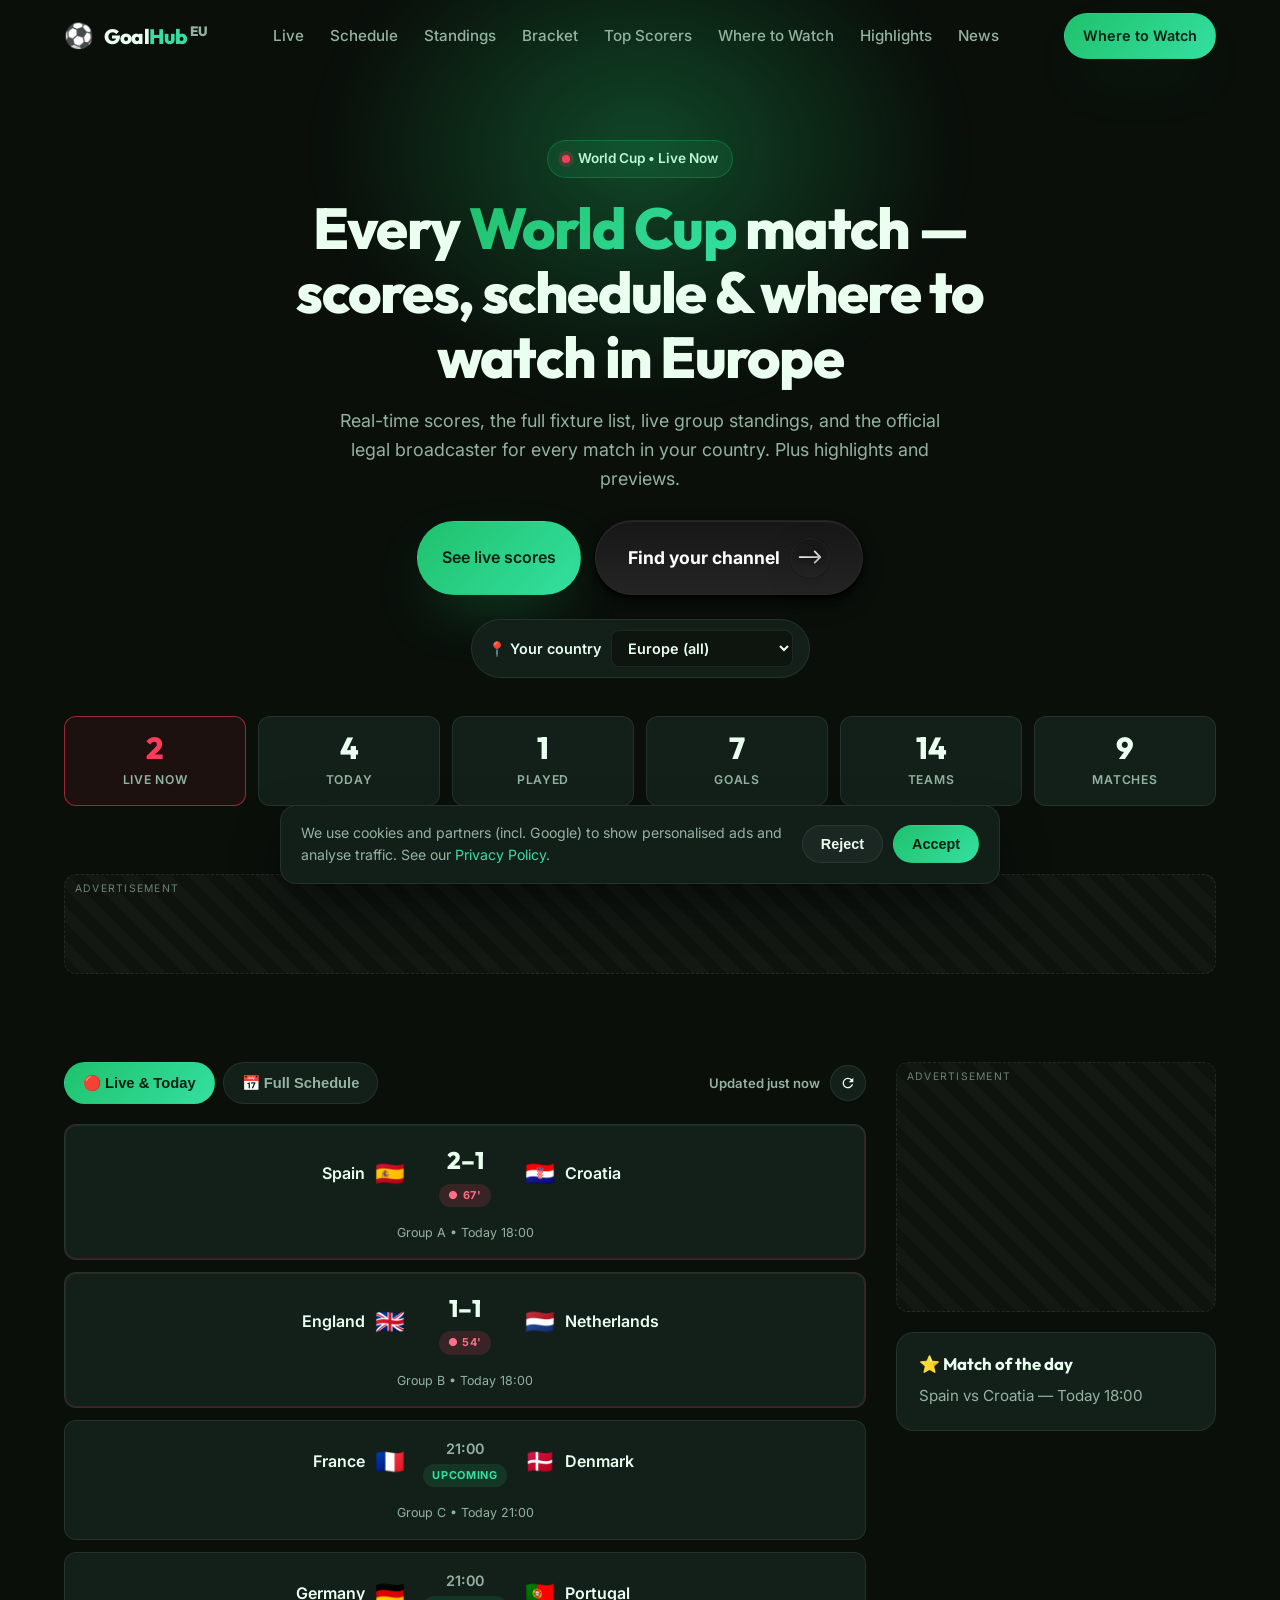
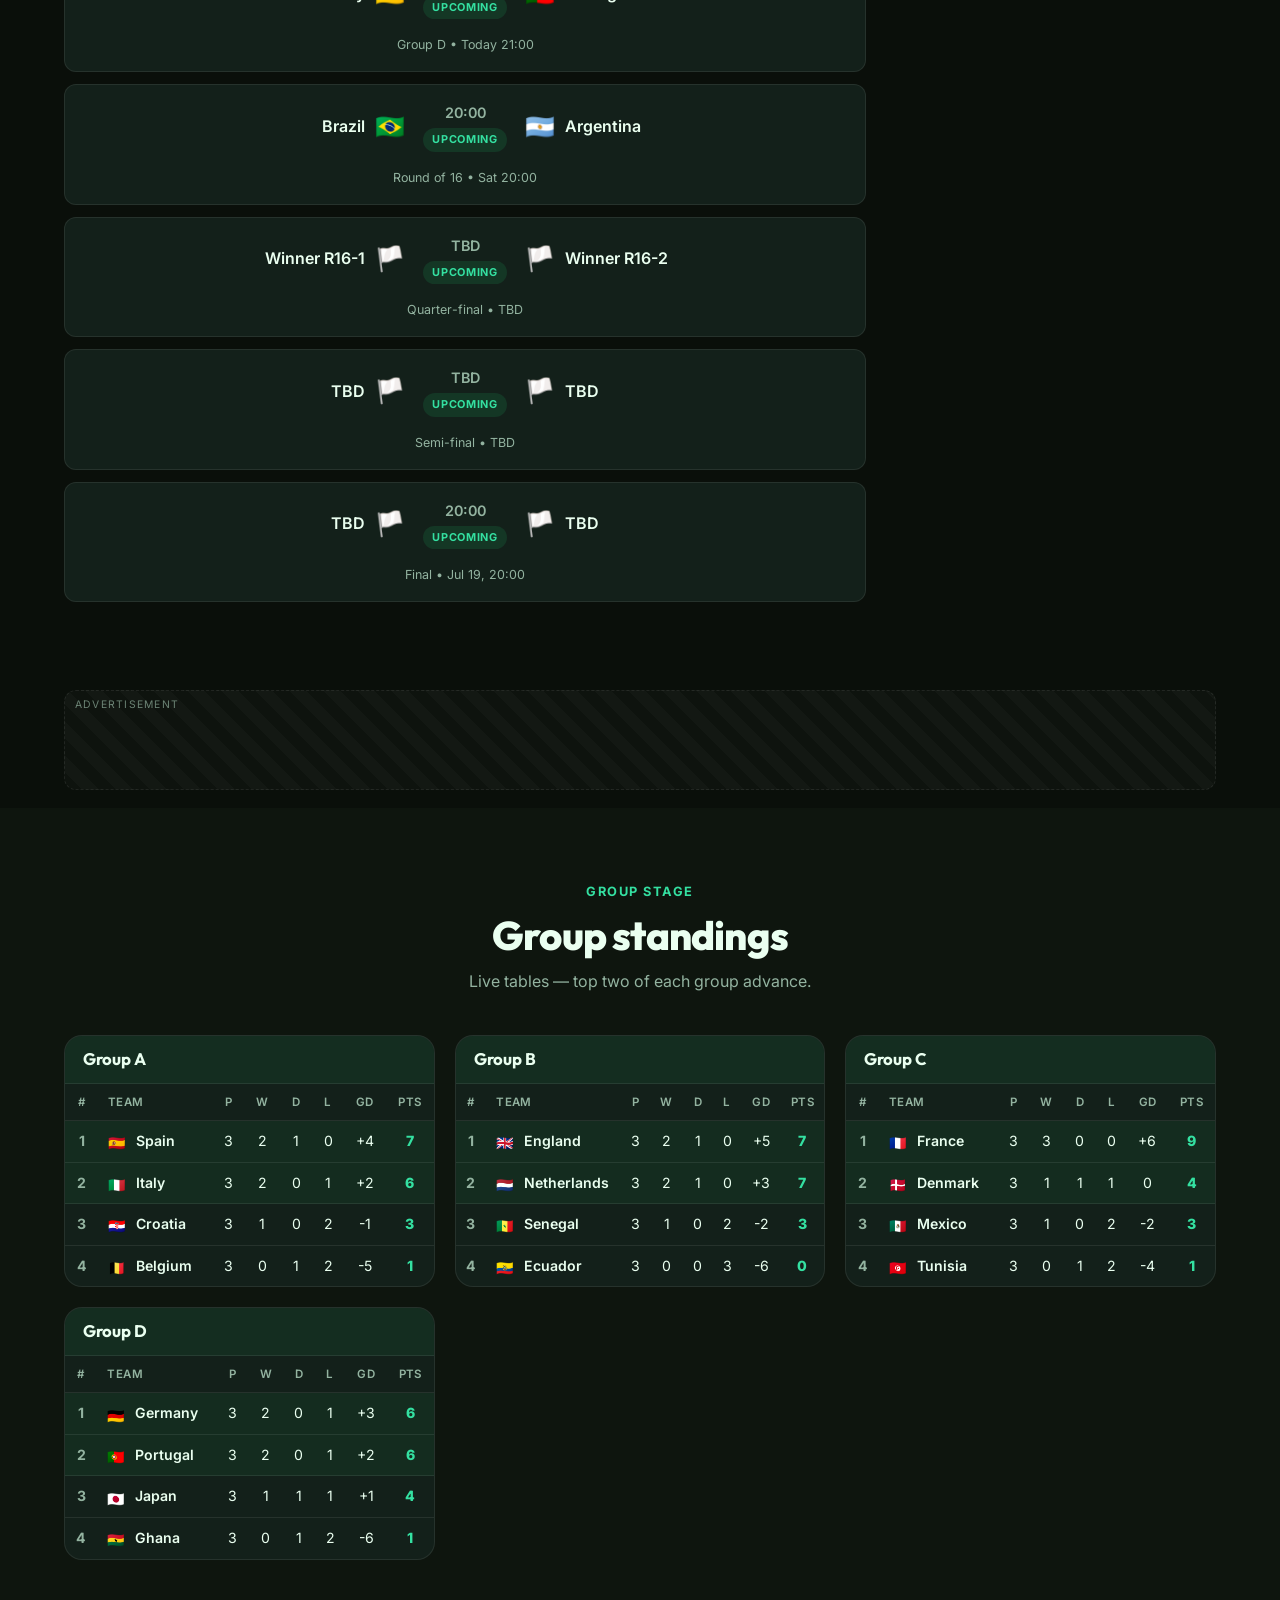
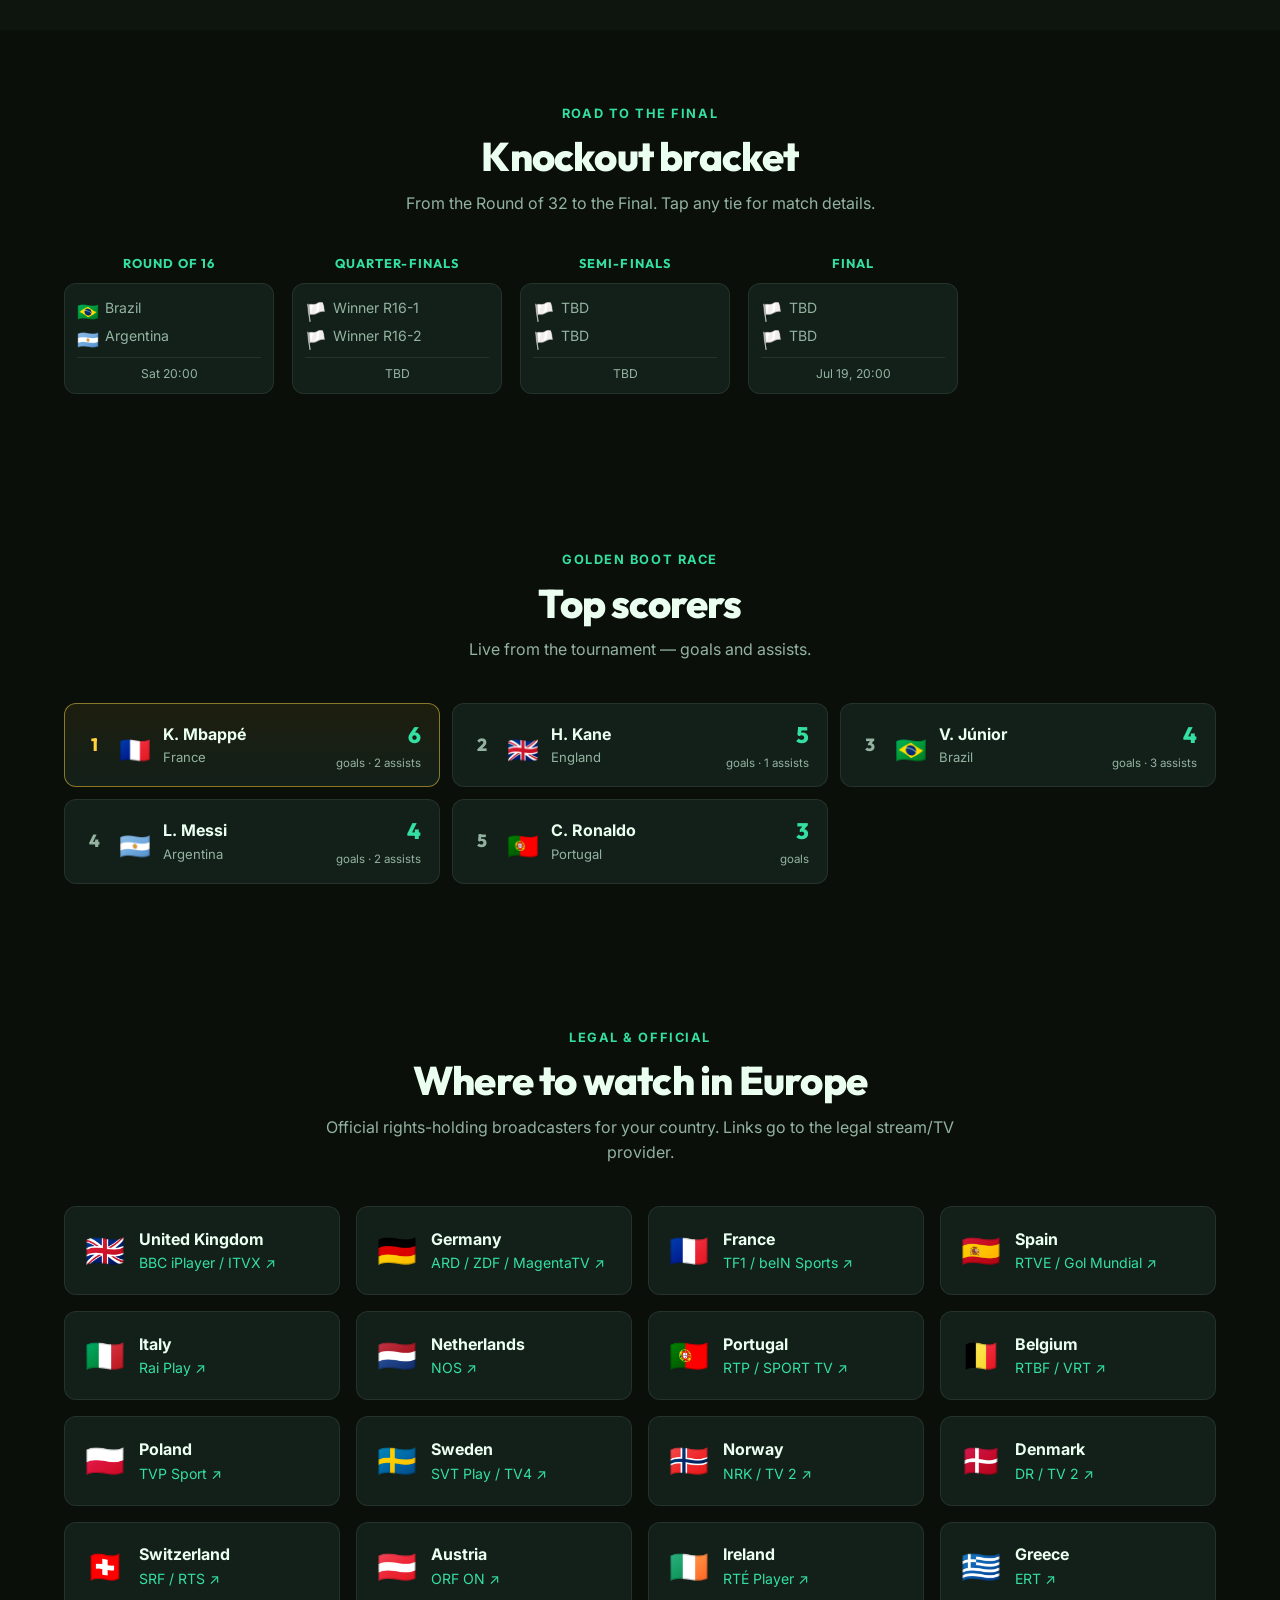
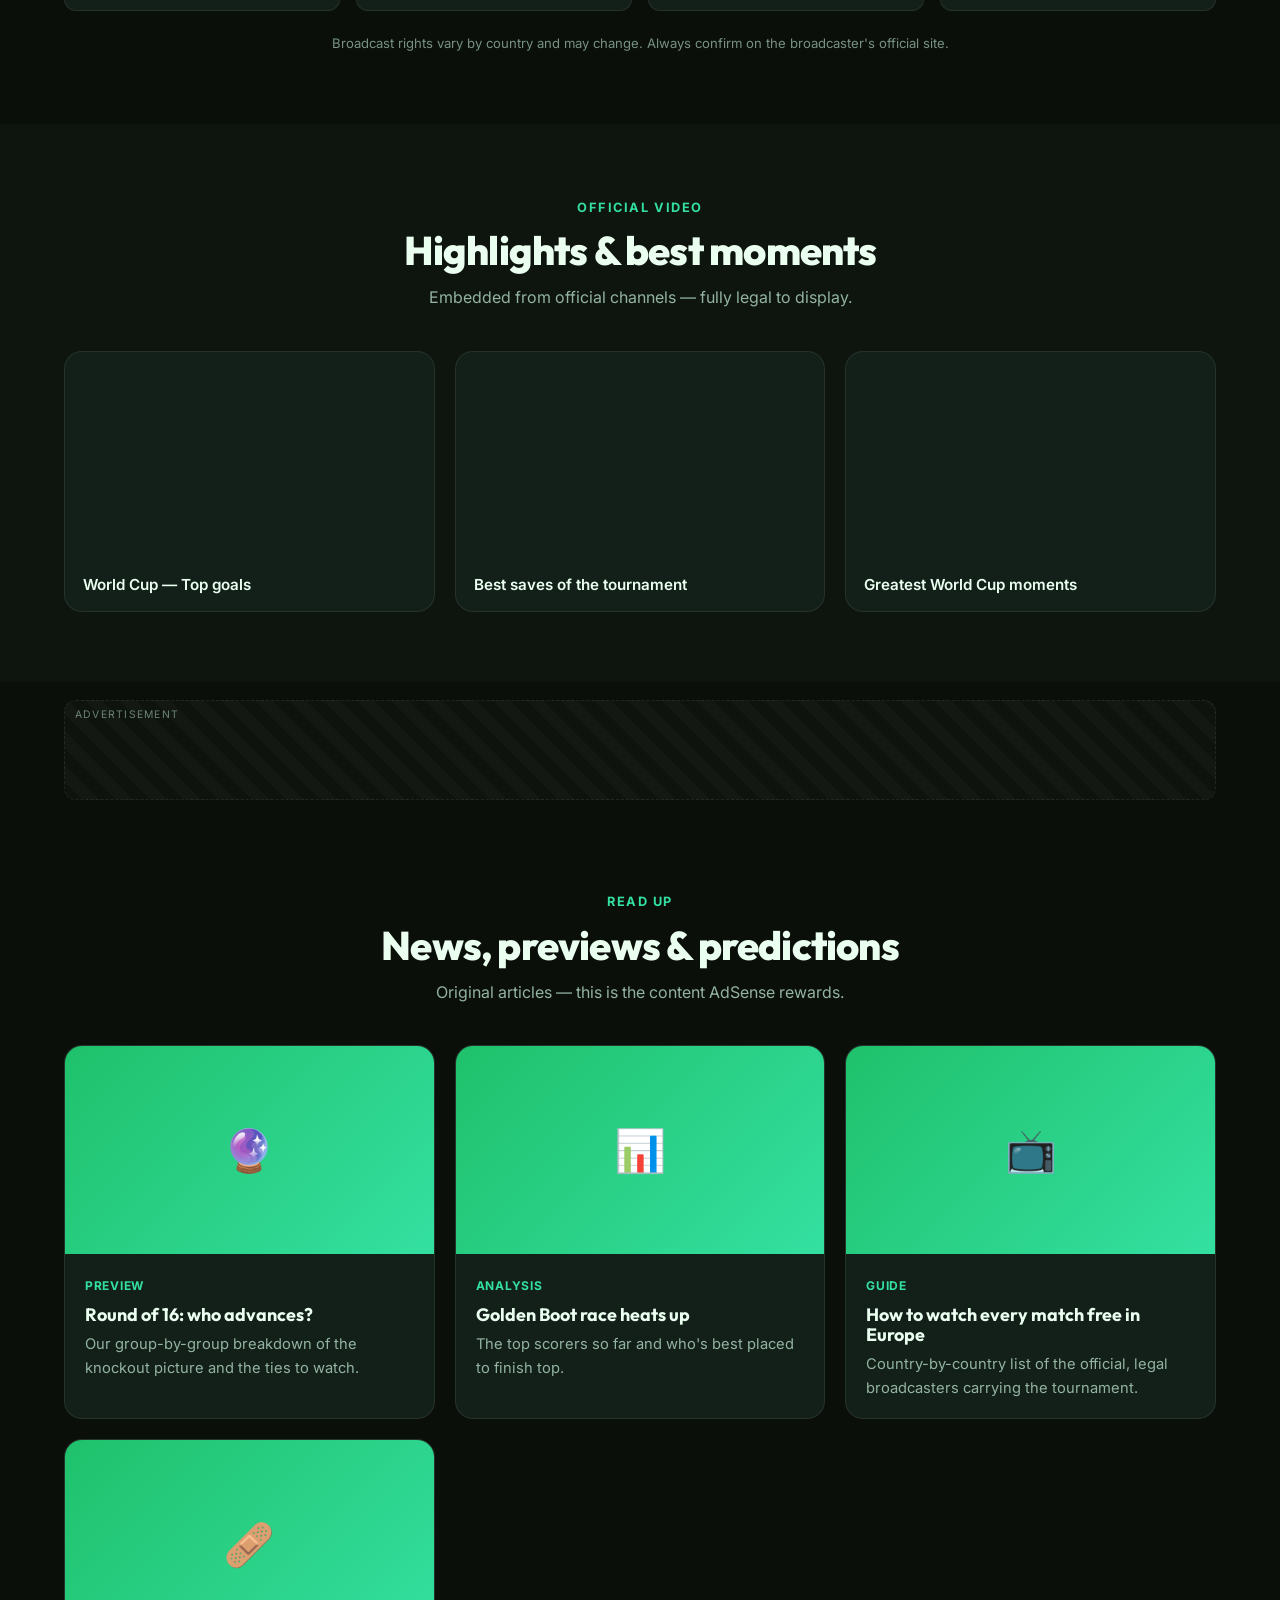
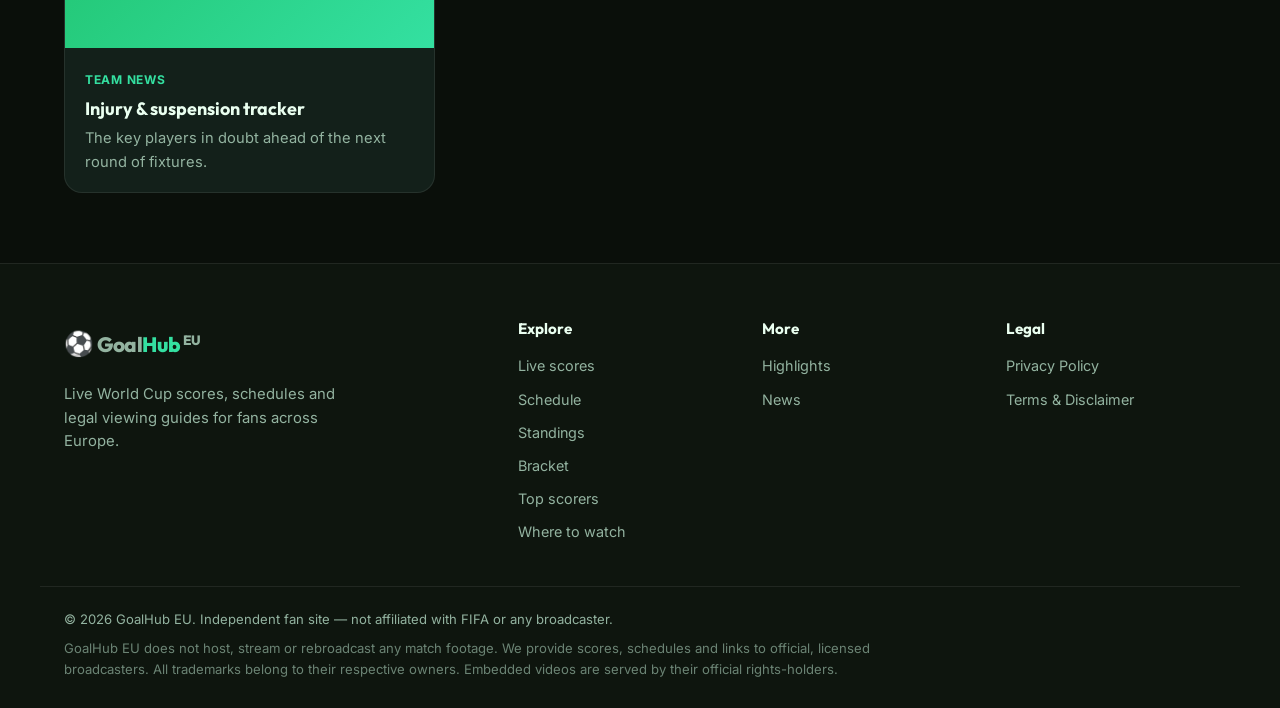
==== commit da216a8b: "feat: knockout bracket + clickable match details - Knockout bracket section (Round of 32 -> Final) b" ====
--- a/index.html
+++ b/index.html
@@ -30,6 +30,7 @@
         <a href="#live">Live</a>
         <a href="#schedule">Schedule</a>
         <a href="#standings">Standings</a>
+        <a href="#bracket">Bracket</a>
         <a href="#scorers">Top Scorers</a>
         <a href="#watch">Where to Watch</a>
         <a href="#highlights">Highlights</a>
@@ -125,6 +126,7 @@
             <div class="filter-bar">
               <button class="chip is-active" data-stage="all">All</button>
               <button class="chip" data-stage="Group">Group stage</button>
+              <button class="chip" data-stage="Round of 32">Round of 32</button>
               <button class="chip" data-stage="Round of 16">Round of 16</button>
               <button class="chip" data-stage="Quarter-final">Quarter-finals</button>
               <button class="chip" data-stage="Semi-final">Semi-finals</button>
@@ -168,6 +170,20 @@
       </div>
     </section>
 
+    <!-- ===== Knockout bracket ===== -->
+    <section class="section" id="bracket">
+      <div class="container">
+        <div class="section__head">
+          <span class="eyebrow">Road to the final</span>
+          <h2>Knockout bracket</h2>
+          <p>From the Round of 32 to the Final. Tap any tie for match details.</p>
+        </div>
+        <div class="bracket-scroll">
+          <div class="bracket" id="bracket-cols"></div>
+        </div>
+      </div>
+    </section>
+
     <!-- ===== Top scorers ===== -->
     <section class="section" id="scorers">
       <div class="container">
@@ -226,6 +242,15 @@
     </section>
 
   </main>
+
+  <!-- ===== Match details modal ===== -->
+  <div class="modal" id="matchModal" hidden>
+    <div class="modal__backdrop" data-close></div>
+    <div class="modal__dialog" role="dialog" aria-modal="true" aria-labelledby="mdTitle">
+      <button class="modal__close" data-close aria-label="Close">&times;</button>
+      <div class="modal__body" id="matchModalBody"></div>
+    </div>
+  </div>
 
   <!-- ===== Footer ===== -->
   <footer class="footer">
@@ -242,6 +267,7 @@
         <a href="#live">Live scores</a>
         <a href="#schedule">Schedule</a>
         <a href="#standings">Standings</a>
+        <a href="#bracket">Bracket</a>
         <a href="#scorers">Top scorers</a>
         <a href="#watch">Where to watch</a>
       </div>
--- a/styles.css
+++ b/styles.css
@@ -169,6 +169,53 @@
 .match--skeleton span { display: block; width: 100%; height: 100%; border-radius: var(--radius-sm); background: linear-gradient(90deg, var(--surface) 25%, var(--surface-2) 37%, var(--surface) 63%); background-size: 400% 100%; animation: sk 1.4s ease infinite; }
 @keyframes sk { 0% { background-position: 100% 0; } 100% { background-position: 0 0; } }
 
+/* ===== Clickable match ===== */
+.match--clickable { cursor: pointer; }
+.match--clickable:hover { border-color: rgba(31,193,107,.55); }
+
+/* ===== Knockout bracket ===== */
+.bracket-scroll { overflow-x: auto; padding-bottom: 12px; }
+.bracket { display: flex; gap: 18px; min-width: max-content; }
+.bracket__col { display: flex; flex-direction: column; min-width: 210px; }
+.bracket__title { font-size: .8rem; text-transform: uppercase; letter-spacing: .08em; color: var(--brand-2); margin-bottom: 12px; text-align: center; }
+.bracket__ties { display: flex; flex-direction: column; justify-content: space-around; gap: 14px; flex: 1; }
+.tie { background: var(--surface); border: 1px solid var(--border); border-radius: var(--radius-sm); padding: 10px 12px; transition: transform .2s, border-color .2s; }
+.tie--clickable { cursor: pointer; }
+.tie--clickable:hover { transform: translateY(-3px); border-color: rgba(31,193,107,.5); }
+.tie__row { display: flex; align-items: center; gap: 8px; font-size: .88rem; padding: 3px 0; color: var(--muted); }
+.tie__row--win { color: var(--text); font-weight: 700; }
+.tie__row b { margin-left: auto; font-family: "Outfit", sans-serif; }
+.tie__flag { width: 20px; height: 20px; font-size: 1.1rem; display: inline-grid; place-items: center; flex: none; }
+img.tie__flag.crest { object-fit: contain; }
+.tie__name { white-space: nowrap; overflow: hidden; text-overflow: ellipsis; }
+.tie__foot { text-align: center; margin-top: 6px; padding-top: 6px; border-top: 1px solid var(--border); font-size: .76rem; color: var(--muted); }
+.tie__live { color: var(--live); font-weight: 700; }
+.tie__score { font-weight: 700; color: var(--text); }
+
+/* ===== Match details modal ===== */
+.modal { position: fixed; inset: 0; z-index: 300; display: grid; place-items: center; padding: 20px; }
+.modal[hidden] { display: none; }
+.modal__backdrop { position: absolute; inset: 0; background: rgba(4,8,5,.7); backdrop-filter: blur(4px); }
+.modal__dialog { position: relative; width: 100%; max-width: 460px; background: var(--surface); border: 1px solid var(--border); border-radius: var(--radius); padding: 26px; box-shadow: 0 30px 80px -20px rgba(0,0,0,.7); animation: pop .2s ease; }
+@keyframes pop { from { transform: scale(.96); opacity: 0; } to { transform: none; opacity: 1; } }
+.modal__close { position: absolute; top: 12px; right: 14px; background: none; border: 0; color: var(--muted); font-size: 1.6rem; line-height: 1; cursor: pointer; }
+.modal__close:hover { color: var(--text); }
+.md__head { display: grid; grid-template-columns: 1fr auto 1fr; align-items: center; gap: 12px; margin-bottom: 8px; }
+.md__team { display: flex; flex-direction: column; align-items: center; gap: 8px; font-weight: 700; text-align: center; font-size: .95rem; }
+.md__flag { font-size: 2.4rem; width: 48px; height: 48px; display: inline-grid; place-items: center; }
+img.md__flag.crest { object-fit: contain; }
+.md__center { text-align: center; }
+.md__score { display: block; font-family: "Outfit", sans-serif; font-weight: 800; font-size: 2rem; }
+.md__vs { display: block; color: var(--muted); font-weight: 700; }
+.md__tag { display: block; font-size: .72rem; color: var(--muted); margin-top: 4px; }
+.md__tag--live { color: var(--live); font-weight: 700; }
+.md__meta { text-align: center; color: var(--brand-2); font-size: .82rem; font-weight: 600; margin-bottom: 18px; }
+.md__rows { display: grid; gap: 1px; background: var(--border); border: 1px solid var(--border); border-radius: 10px; overflow: hidden; }
+.md__row { display: flex; justify-content: space-between; gap: 12px; padding: 11px 14px; background: var(--surface); font-size: .9rem; }
+.md__k { color: var(--muted); }
+.md__v { font-weight: 600; text-align: right; }
+.md__note { margin-top: 16px; font-size: .8rem; color: var(--muted); line-height: 1.5; }
+
 /* ===== Top scorers ===== */
 .scorers { display: grid; grid-template-columns: repeat(auto-fill, minmax(300px, 1fr)); gap: 12px; }
 .scorer { display: flex; align-items: center; gap: 14px; background: var(--surface); border: 1px solid var(--border); border-radius: var(--radius-sm); padding: 14px 18px; transition: transform .2s, border-color .2s; }
